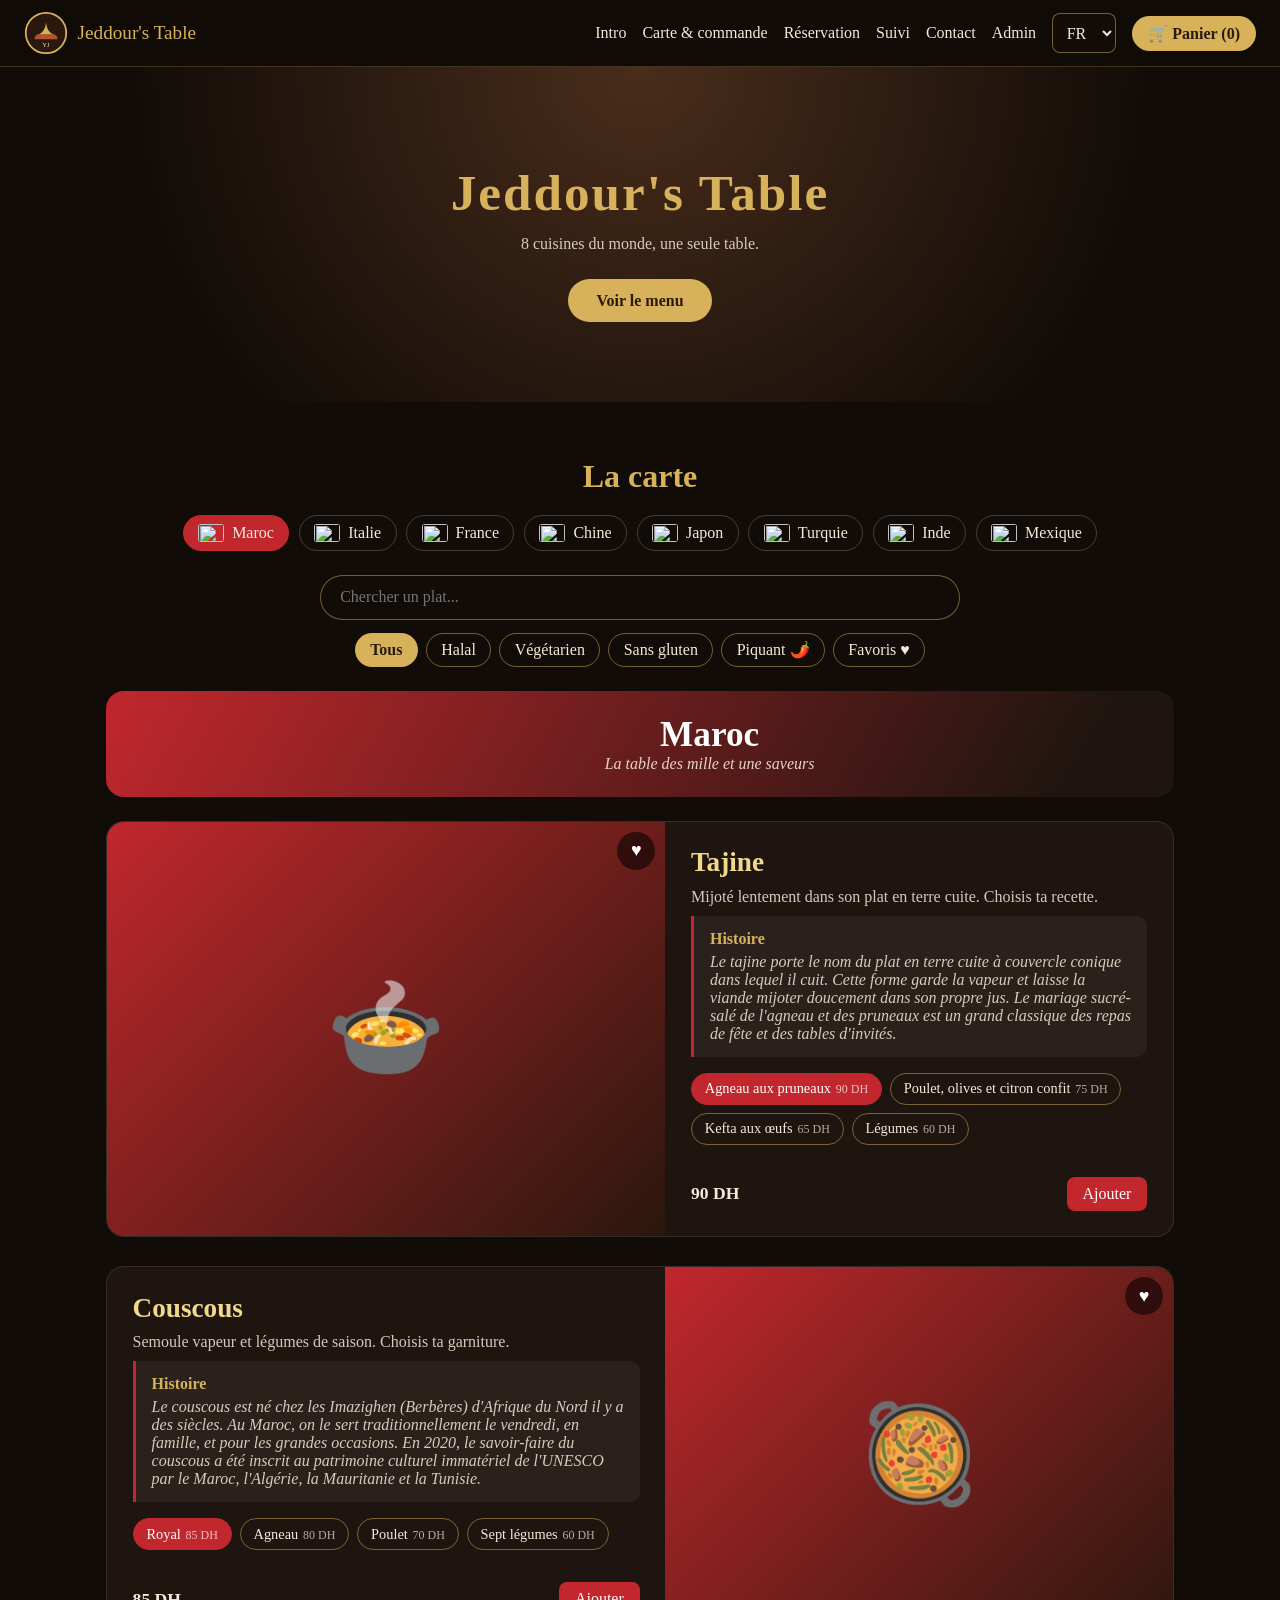
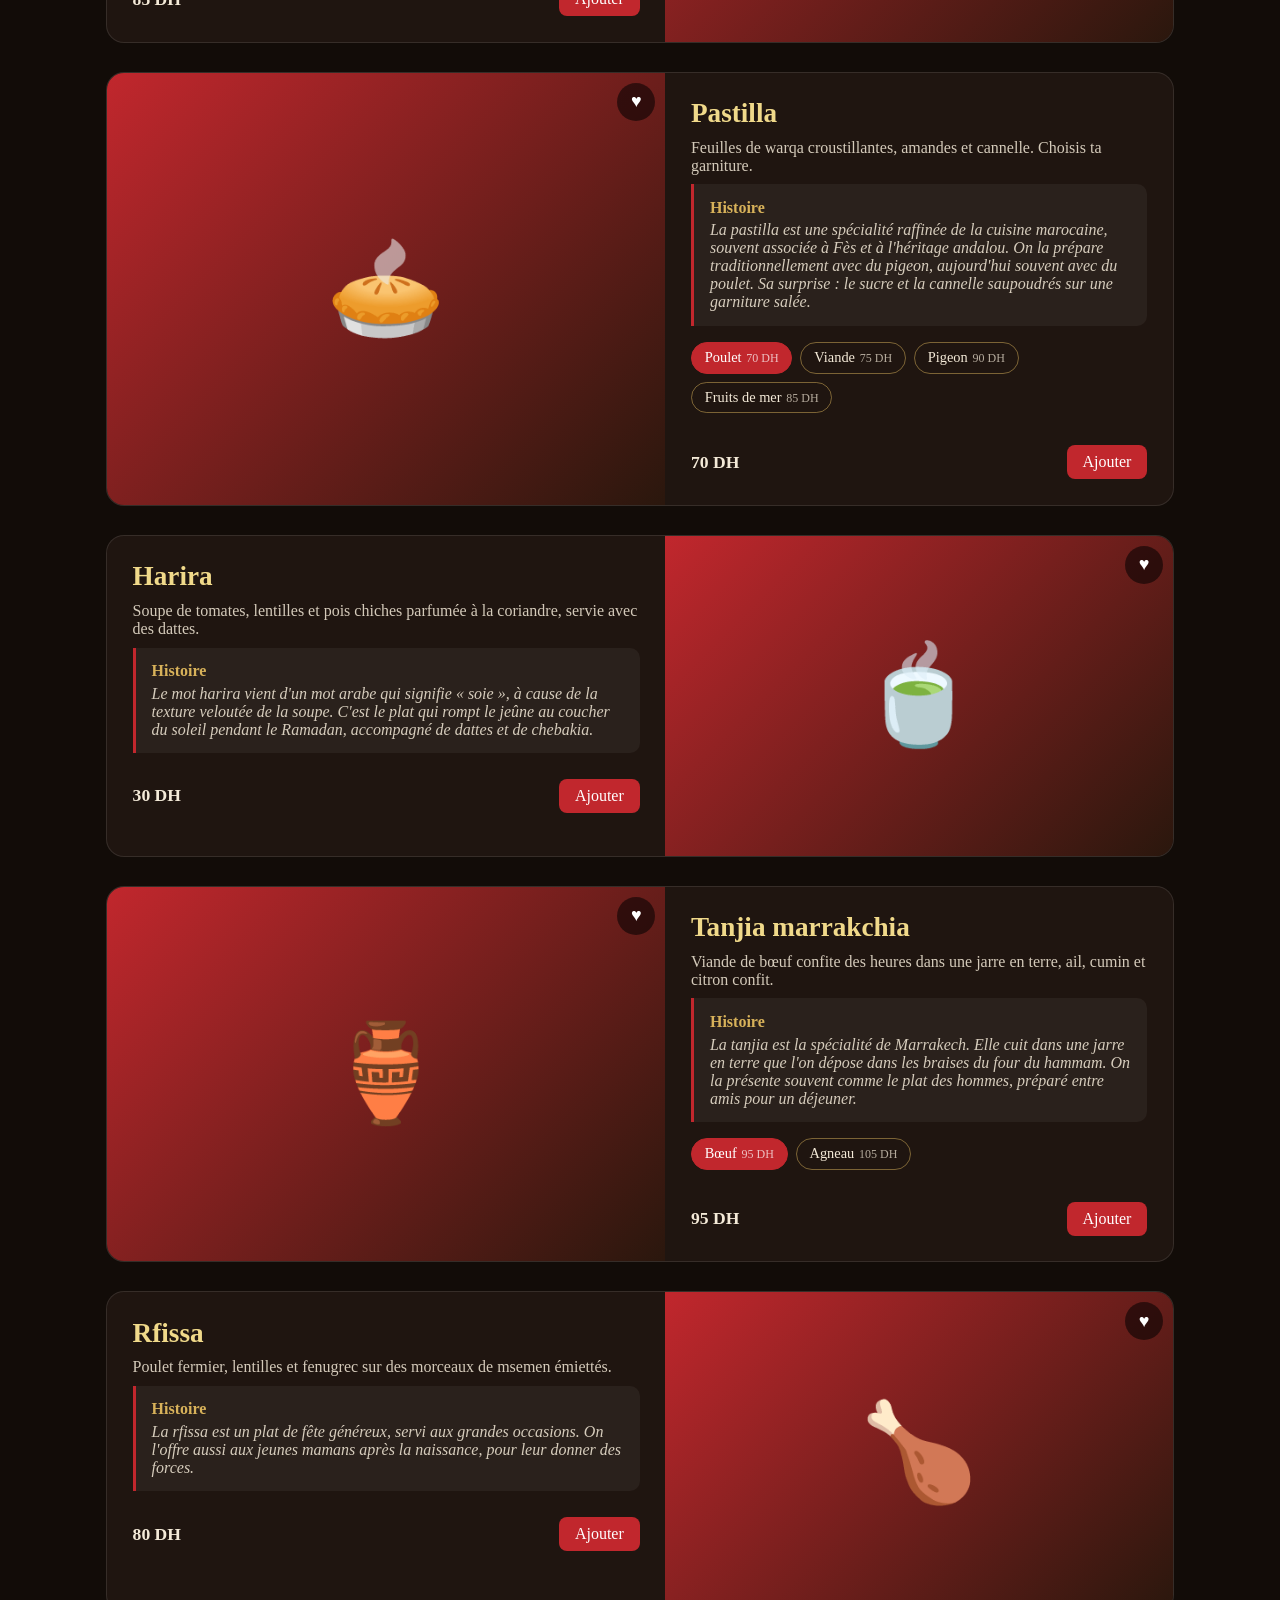
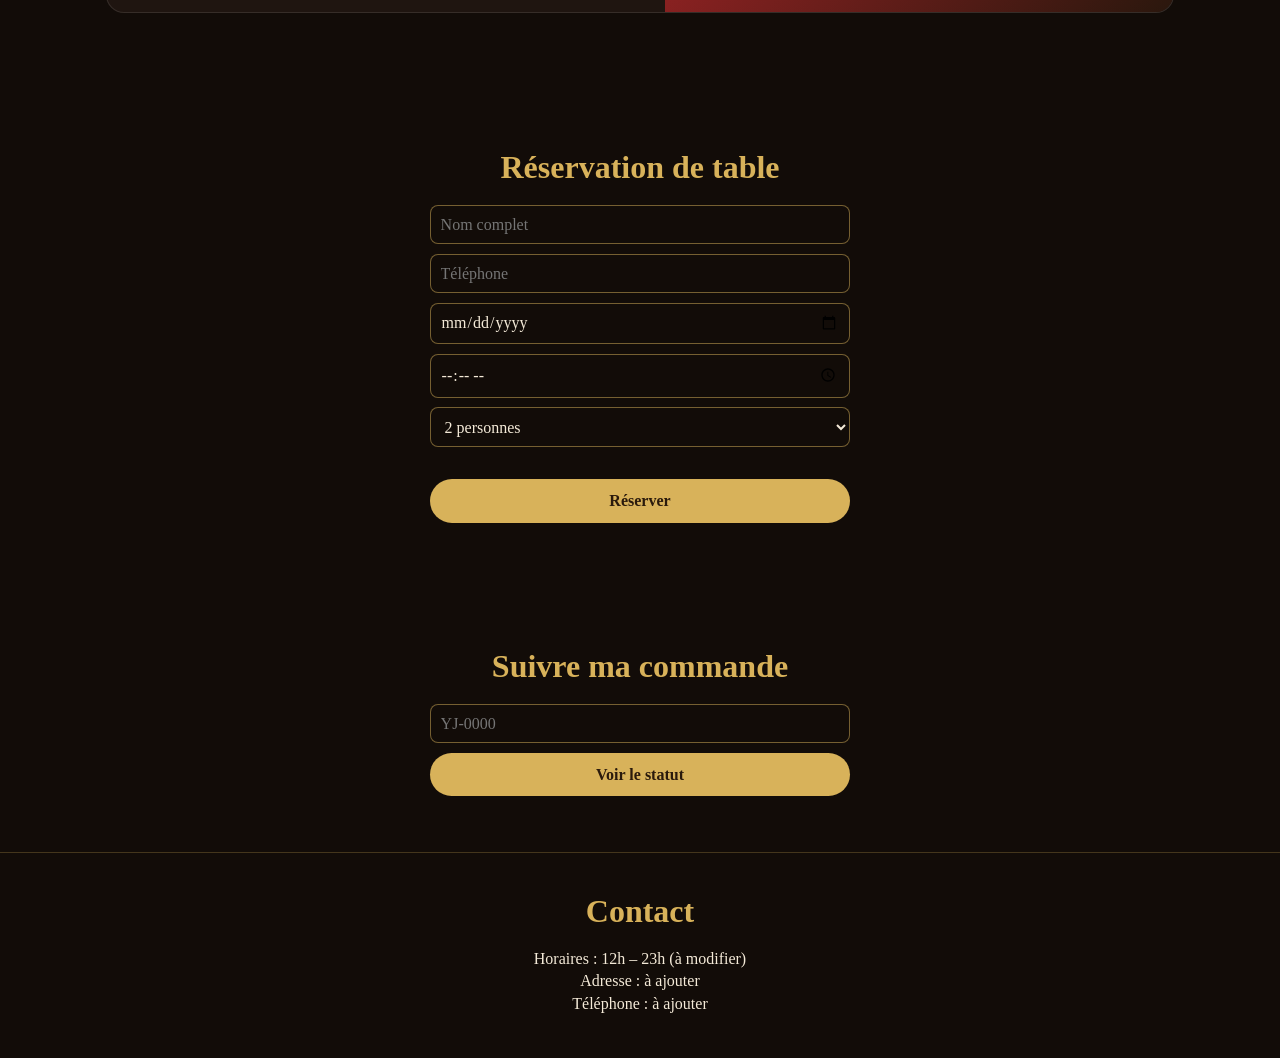
==== restaurant.html @ bbd9a8d2 "initial commit" ====
<!DOCTYPE html>
<html lang="fr">
<head>
<script>
// PHOTOS : 7et l'lien (https://...) wla "photos/smia.jpg" bin les guillemets ""
// Couscous / Rfissa / Kung Pao : khlithom khawyin -> katjib tswira mn Wikimedia wla emoji
const PHOTOS = {
  "maroc-tajine": "https://encrypted-tbn0.gstatic.com/images?q=tbn:ANd9GcSYlJk4wx4VbE9yDVwoUIy3LL3YFb3irD6hOwOeLg3F4A&s=10",
  "maroc-couscous": "https://encrypted-tbn0.gstatic.com/images?q=tbn:ANd9GcT-8_FgVd6kEi4rVDfJBDPOvJzEAc3SFE_01zzg0pmUEQ&s=10",
  "maroc-pastilla": "https://assets.tmecosys.com/image/upload/t_web_rdp_recipe_584x480/img/recipe/ras/Assets/e8ded3a2b2ab6c6ed8f473cea0f31287/Derivates/138554466fcdb2598ced9d26f43201ff973e3041.jpg",
  "maroc-harira": "https://img.cuisineaz.com/660x495/2016/06/28/i74271-harira-choumicha.jpeg",
  "maroc-tanjia": "https://encrypted-tbn0.gstatic.com/images?q=tbn:ANd9GcRpCmg-6APHWzc6Bh-n4cUs_moo3j1ulUBbU-8RADZiKw&s=10",
  "maroc-rfissa": "",
  "italie-pizza-margherita": "https://encrypted-tbn0.gstatic.com/images?q=tbn:ANd9GcSIans-rhbFCtNt3heiNUk2LZ9RXIqSzgRTX__GJsTGOA&s=10",
  "italie-lasagnes": "https://encrypted-tbn0.gstatic.com/images?q=tbn:ANd9GcTkUrkPao5b1VThd34-mODg3WcRvt3TqCCUkBJnkgGJrU6u8bA-XJadTC0&s=10",
  "italie-spaghetti-carbonara": "https://encrypted-tbn0.gstatic.com/images?q=tbn:ANd9GcTXiTR8O6wCWy7wes8s1nBc4TernA1X9-pVUEwdRtrynw&s=10",
  "italie-tiramisu": "https://encrypted-tbn0.gstatic.com/images?q=tbn:ANd9GcTK2dDwYIoS6VG609Ek1McQUEFjZkDZGNy63pS2mFAQyA&s=10",
  "france-coq-au-vin": "https://encrypted-tbn0.gstatic.com/images?q=tbn:ANd9GcQhk38xvXUhMjt9o_N4o991naagAIqdf5kUD2zTgB2Hdg&s=10",
  "france-ratatouille": "https://encrypted-tbn0.gstatic.com/images?q=tbn:ANd9GcQ9X0xU9M2FQbs-Anw7sDet7jYtqp6tFkwbLKsDOULorg&s=10",
  "france-soupe-a-l-oignon": "https://encrypted-tbn0.gstatic.com/images?q=tbn:ANd9GcSvIxjJf3Oz1jnPjEnFZWFx4qb5NylVdohGroBZ6ZfQ8g&s",
  "france-crepes-suzette": "https://encrypted-tbn0.gstatic.com/images?q=tbn:ANd9GcQvo7UP7_NgMk7sGxVCWZsAnETBsTeJ7PVIQwx6t0eJEw&s=10",
  "chine-canard-laque": "https://encrypted-tbn0.gstatic.com/images?q=tbn:ANd9GcTptZ4XpMCt0e2f9kP-Fg8BkS_263ZxosZH-I8kaKCUmw&s=10",
  "chine-dim-sum": "https://encrypted-tbn0.gstatic.com/images?q=tbn:ANd9GcR3nV-uJa-hpgD7eywpYjkfc5b5L9kw1LlmCG5cFk9vxw&s=10",
  "chine-nouilles-sautees": "https://encrypted-tbn0.gstatic.com/images?q=tbn:ANd9GcTXCoGngkgd-UdTlBHidVnzTvT3MqUZmPwnQmErFefl2w&s=10",
  "chine-poulet-kung-pao": "",
  "japon-sushi-assortis": "https://encrypted-tbn0.gstatic.com/images?q=tbn:ANd9GcSChKjIX9FbibS51Y93iKT1Zs9O2e2xqtnc6JYoWOxPSg&s=10",
  "japon-ramen": "https://encrypted-tbn0.gstatic.com/images?q=tbn:ANd9GcTFrqCEuQfRIUyI17Cb1QOqIKFcdbFavuzjsP6HFu8mBA&s=10",
  "japon-tempura": "https://encrypted-tbn0.gstatic.com/images?q=tbn:ANd9GcSOyRSgP3gUpfrEYSTqf91Oy6795vp00MH2kcK1rnAuXA&s=10",
  "japon-takoyaki": "https://encrypted-tbn0.gstatic.com/images?q=tbn:ANd9GcRhjxW7RJd18K9eZjmqDBTpmvECG5cHDu6zXenELteS5g&s=10",
  "turquie-kebab-iskender": "https://encrypted-tbn0.gstatic.com/images?q=tbn:ANd9GcTWaheupjA4dFhBKKajFNhCxOpDkdXc35TWXOmUZxu_Bg&s=10",
  "turquie-pide": "https://encrypted-tbn0.gstatic.com/images?q=tbn:ANd9GcTRQHBM4GY5Gyw5s-AFjsmFkV5GKQ-beKeXoHWnnoaiHA&s=10",
  "turquie-lahmacun": "https://encrypted-tbn0.gstatic.com/images?q=tbn:ANd9GcSFV-h9FTXJEzaeJE3hXhlYL18sV1sCTaRArACIpWOjVw&s=10",
  "turquie-baklava": "https://encrypted-tbn0.gstatic.com/images?q=tbn:ANd9GcRSxmUpYfCtKO0qFfvDwFLVwFaRTY2vYoh3qNOkqjkJYw&s=10",
  "inde-poulet-tikka-masala": "https://encrypted-tbn0.gstatic.com/images?q=tbn:ANd9GcRkT2tZ198ZBpbkbbENVXiNdHvdEOJGPLTLpEgEZLmQ4w&s=10",
  "inde-biryani": "https://encrypted-tbn0.gstatic.com/images?q=tbn:ANd9GcTAGb4GlhonJ7KfUeJ_xEd2nEx9BJwmtQVeXysB-9weBg&s=10",
  "inde-naan-au-fromage": "https://encrypted-tbn0.gstatic.com/images?q=tbn:ANd9GcRXWXiTeM-42DChBQbh-k5uwUdfrdL0UtXYYjk1f_FAog&s=10",
  "inde-samosas": "https://encrypted-tbn0.gstatic.com/images?q=tbn:ANd9GcTEbVgwt1i7NxK1MwTnIPJUaWTSNdp_ja4LJNXP9RydVA&s=10",
  "mexique-tacos-al-pastor": "https://encrypted-tbn0.gstatic.com/images?q=tbn:ANd9GcQ4zQQiqwnSEsqe5kj06sGGr-0pKF7NRKBmh2ndE5tgtg&s=10",
  "mexique-burrito": "https://encrypted-tbn0.gstatic.com/images?q=tbn:ANd9GcRzHB7nIfdbAqa8Wj5wTTLOfv6tAhIGBXmAvAIPuJiUFA&s=10",
  "mexique-guacamole": "https://encrypted-tbn0.gstatic.com/images?q=tbn:ANd9GcT4UjFy4kCT1dprppyuyyDnoiGADYO1UUM_PfCRUqcRzQ&s=10",
  "mexique-quesadilla": "https://encrypted-tbn0.gstatic.com/images?q=tbn:ANd9GcTI4dNCMwMQ48atiO7YM9vBuE301z9lGcOS8XH1jIE87Q&s=10"
};
</script>
<meta charset="UTF-8">
<meta name="viewport" content="width=device-width, initial-scale=1">
<title>Jeddour's Table — Restaurant</title>
<link rel="icon" href="data:image/svg+xml,%3Csvg xmlns='http://www.w3.org/2000/svg' viewBox='0 0 100 100'%3E%3Ctext y='.9em' font-size='90'%3E🍲%3C/text%3E%3C/svg%3E">
<style>
*{box-sizing:border-box;margin:0;padding:0}
html{scroll-behavior:smooth}
body{min-height:100vh;font-family:Georgia,serif;color:#f4ead8;text-align:center;background:#120c08}
h1{font-size:2.3rem;letter-spacing:2px;color:#d8b25a}
.nav{position:sticky;top:0;z-index:10;display:flex;justify-content:space-between;align-items:center;flex-wrap:wrap;gap:.6rem;padding:.7rem 1.5rem;background:rgba(18,12,8,.95);border-bottom:1px solid rgba(216,178,90,.25)}
.brand{display:flex;align-items:center;gap:.6rem;color:#d8b25a;text-decoration:none;font-size:1.2rem}
.brand svg{width:44px;height:44px}
.nav nav{display:flex;gap:1rem;align-items:center;flex-wrap:wrap}
.nav nav a{color:#f4ead8;text-decoration:none}.nav nav a:hover{color:#d8b25a}
.hero2{padding:6rem 1rem 5rem;background:radial-gradient(circle at 50% 0,#4a2d1b,#120c08 70%)}
.hero2 h1{font-size:3.2rem}.hero2 p{margin:.8rem 0 1.6rem;opacity:.85}
.btn{display:inline-block;background:#d8b25a;color:#2a1a0c;padding:.8rem 1.8rem;border-radius:30px;text-decoration:none;font-weight:bold;border:0;cursor:pointer;font:inherit;font-weight:bold}
.bloc{max-width:1000px;margin:0 auto;padding:3.5rem 1rem;scroll-margin-top:80px}
#carte{max-width:1100px}
.bloc h2,footer h2{color:#d8b25a;font-size:2rem;margin-bottom:1.2rem}
.tabs{display:flex;flex-wrap:wrap;gap:.6rem;justify-content:center;margin:1rem 0 1.5rem}
.tab{display:flex;align-items:center;gap:.5rem;padding:.5rem .9rem;border-radius:30px;border:1px solid rgba(255,255,255,.2);background:transparent;color:inherit;font:inherit;cursor:pointer;transition:background .3s}
.tab img{width:26px;height:18px;object-fit:cover;border-radius:3px}
.tab.on{background:var(--c,#d8b25a);border-color:var(--c,#d8b25a)}
.filtres{max-width:640px;margin:0 auto 1.5rem}
#recherche{width:100%;padding:.8rem 1.2rem;border-radius:30px}
.chips{display:flex;flex-wrap:wrap;gap:.5rem;justify-content:center;margin-top:.8rem}
.chip{padding:.4rem .9rem;border-radius:20px;border:1px solid rgba(216,178,90,.5);background:transparent;color:inherit;font:inherit;cursor:pointer}
.chip.on{background:#d8b25a;color:#2a1a0c;font-weight:bold}
#aucun{margin-top:1rem;opacity:.8}
.banner{display:flex;align-items:center;gap:1.2rem;justify-content:center;padding:1.5rem;margin-bottom:1.5rem;border-radius:18px;background:linear-gradient(120deg,var(--c),#1f1510 90%);scroll-margin-top:80px}
.banner img{width:120px;border-radius:8px;box-shadow:0 6px 20px rgba(0,0,0,.5)}
.banner h3{font-size:2.2rem;color:#fff}.banner p{opacity:.9;font-style:italic}
.plats{display:grid;gap:1.8rem;margin:1.5rem auto}
.plat{display:grid;grid-template-columns:1.1fr 1fr;background:#1f1510;border:1px solid rgba(255,255,255,.1);border-radius:18px;overflow:hidden;text-align:start;opacity:0;animation:up .6s forwards;animation-delay:var(--d)}
.plat:nth-child(even) .photo{order:2}
.photo{position:relative;min-height:320px;background:linear-gradient(135deg,var(--c),#2a170d)}
.photo img{position:absolute;inset:0;width:100%;height:100%;object-fit:cover}
.photo .emoji{display:none;position:absolute;inset:0;align-items:center;justify-content:center;font-size:6rem}
.photo.nophoto .emoji{display:flex}
.credit{position:absolute;right:8px;bottom:6px;font-size:.7rem;background:rgba(0,0,0,.6);padding:2px 6px;border-radius:6px}
.heart{position:absolute;top:10px;right:10px;z-index:2;width:38px;height:38px;border-radius:50%;border:0;background:rgba(0,0,0,.55);color:#fff;font-size:18px;cursor:pointer}
.heart.on{color:#ff5a6e}
.txt{padding:1.6rem;display:flex;flex-direction:column;gap:.6rem}
.plat h3{font-size:1.7rem;color:#f0d98a}.plat p{opacity:.85}
.story{padding:.9rem 1rem;border-inline-start:3px solid var(--c);background:rgba(255,255,255,.05);border-radius:0 10px 10px 0;font-style:italic}
.story b{display:block;font-style:normal;color:#d8b25a;margin-bottom:.3rem}
.types{display:flex;flex-wrap:wrap;gap:.5rem;margin:.4rem 0}
.type{border:1px solid rgba(216,178,90,.5);background:transparent;color:inherit;font:inherit;font-size:.9rem;padding:.4rem .8rem;border-radius:20px;cursor:pointer}
.type small{opacity:.7;margin-inline-start:.3rem}
.type.on{background:var(--c,#d8b25a);border-color:var(--c,#d8b25a);color:#fff}
.bas{display:flex;justify-content:space-between;align-items:center;margin-top:1rem}
.prix{font-weight:bold;font-size:1.1rem}
.bas button{background:var(--c,#d8b25a);color:#fff;border:0;padding:.5rem 1rem;border-radius:8px;cursor:pointer;font:inherit}
@media(max-width:760px){.plat{grid-template-columns:1fr}.plat:nth-child(even) .photo{order:0}.photo{min-height:220px}.banner{flex-direction:column;text-align:center}}
footer{padding:2.5rem 1rem;border-top:1px solid rgba(216,178,90,.25)}footer p{margin:.3rem 0}
.cartbtn{background:#d8b25a;color:#2a1a0c;border:0;border-radius:20px;padding:.5rem 1rem;font:inherit;font-weight:bold;cursor:pointer}
.drawer{position:fixed;top:0;right:0;width:min(380px,100vw);height:100%;background:#1a110c;border-left:1px solid rgba(216,178,90,.4);z-index:30;padding:1.2rem;display:flex;flex-direction:column;transform:translateX(105%);transition:transform .4s;text-align:start;overflow-y:auto}
.drawer.open{transform:none}
.drawer h2{color:#d8b25a;margin-bottom:.8rem;display:flex;justify-content:space-between}
.drawer h2 button{background:none;border:0;color:#f4ead8;font-size:1.5rem;cursor:pointer}
#lines{flex:1;min-height:60px}
.line{display:flex;justify-content:space-between;align-items:center;gap:.5rem;padding:.6rem 0;border-bottom:1px solid rgba(255,255,255,.1)}
.qty button{width:26px;height:26px;border-radius:50%;border:1px solid #d8b25a;background:none;color:#f4ead8;cursor:pointer}
.total{font-size:1.2rem;margin:.6rem 0;display:flex;justify-content:space-between}
#recap{font-size:.9rem;opacity:.85;margin:.4rem 0}
.row{display:flex;gap:.5rem;margin-bottom:.4rem}
form{display:grid;gap:.6rem}
input,select,textarea{padding:.6rem;border-radius:8px;border:1px solid rgba(216,178,90,.5);background:#120c08;color:#f4ead8;font:inherit}
.ok{margin-top:.8rem;color:#f0d98a}
.resa{max-width:420px;margin:0 auto}
.steps{display:flex;gap:6px;margin:1rem 0}
.step{flex:1;padding-top:.6rem;border-top:5px solid rgba(255,255,255,.15);font-size:.85rem;opacity:.6}
.step.on{border-color:#d8b25a;opacity:1;font-weight:bold}
#admin{max-width:1100px}
.apane{overflow-x:auto;text-align:start;margin-top:1rem}
.apane table{width:100%;border-collapse:collapse;font-size:.9rem}
.apane th,.apane td{padding:.5rem;border-bottom:1px solid rgba(255,255,255,.12);vertical-align:top}
.stats{display:grid;grid-template-columns:repeat(auto-fit,minmax(150px,1fr));gap:1rem;margin-bottom:1rem}
.stat{background:#1f1510;border:1px solid rgba(216,178,90,.3);border-radius:12px;padding:1rem}
.stat b{display:block;font-size:1.6rem;color:#d8b25a}
@keyframes up{from{opacity:0;transform:translateY(30px)}to{opacity:1;transform:none}}
</style>
</head>
<body>
<header class="nav">
  <a class="brand" href="#top">
    <svg viewBox="0 0 100 100"><circle cx="50" cy="50" r="46" fill="#2a170d" stroke="#d8b25a" stroke-width="4"/><path d="M24 64Q24 53 35 53H65Q76 53 76 64Z" fill="#b5532c"/><path d="M33 53Q48 48 50 26Q52 48 67 53Z" fill="#d8b25a"/><text x="50" y="82" text-anchor="middle" font-size="14" fill="#f4ead8" font-family="Georgia">YJ</text></svg>
    <span>Jeddour's Table</span>
  </a>
  <nav>
    <a href="index.html" data-i="nav_intro">Intro</a>
    <a href="#carte" data-i="nav_menu">Carte</a>
    <a href="#reservation" data-i="nav_book">Réservation</a>
    <a href="#suivi" data-i="nav_track">Suivi</a>
    <a href="#contact" data-i="nav_contact">Contact</a>
    <a href="#admin" id="adminBtn" data-i="nav_admin">Admin</a>
    <select id="langSel" aria-label="Langue"><option value="fr">FR</option><option value="en">EN</option><option value="ar">AR</option></select>
    <button class="cartbtn" id="cartBtn">🛒 <span data-i="cart">Panier</span> (<span id="count">0</span>)</button>
  </nav>
</header>

<section class="hero2" id="top">
  <h1>Jeddour's Table</h1>
  <p data-i="hero_p"></p>
  <a href="#carte" class="btn" data-i="hero_btn"></a>
</section>

<section class="bloc" id="carte">
  <h2 data-i="menu_h"></h2>
  <div class="tabs" id="tabs"></div>
  <div class="filtres">
    <input type="search" id="recherche" data-p="search">
    <div class="chips">
      <button class="chip on" data-f="tous" data-i="f_all"></button>
      <button class="chip" data-f="halal" data-i="f_halal"></button>
      <button class="chip" data-f="vege" data-i="f_vege"></button>
      <button class="chip" data-f="sans-gluten" data-i="f_gf"></button>
      <button class="chip" data-f="piquant" data-i="f_spicy"></button>
      <button class="chip" data-f="fav" data-i="f_fav"></button>
    </div>
    <p id="aucun" hidden data-i="none"></p>
  </div>
  <div class="banner" id="banner"></div>
  <div class="plats" id="plats"></div>
</section>

<section class="bloc" id="reservation">
  <h2 data-i="book_h"></h2>
  <form class="resa" id="resaForm">
    <input id="rNom" data-p="name" required>
    <input id="rTel" data-p="phone" inputmode="tel" required>
    <input id="rDate" type="date" required>
    <input id="rHeure" type="time" required>
    <select id="rPers"></select>
    <p class="ok" id="rInfo"></p>
    <button class="btn" data-i="book_btn"></button>
  </form>
  <p class="ok" id="resaOk"></p>
</section>

<section class="bloc" id="suivi">
  <h2 data-i="track_h"></h2>
  <form class="resa" id="suiviForm">
    <input id="sNum" placeholder="YJ-0000" required>
    <button class="btn" data-i="track_btn"></button>
  </form>
  <div id="sRes"></div>
</section>

<section class="bloc" id="admin" hidden>
  <h2>Admin</h2>
  <div class="stats" id="a-stats"></div>
  <h3>Commandes</h3><div class="apane" id="a-cmd"></div>
  <h3 style="margin-top:2rem">Réservations</h3><div class="apane" id="a-res"></div>
</section>

<footer id="contact">
  <h2 data-i="contact_h"></h2>
  <p data-i="hours"></p><p data-i="address"></p><p data-i="tel"></p>
</footer>

<aside class="drawer" id="drawer">
  <h2><span data-i="cart_h"></span><button id="closeCart">×</button></h2>
  <div id="lines"></div>
  <div class="row"><input id="promoIn" data-p="promo" style="flex:1"><button class="chip" id="promoBtn" data-i="apply"></button></div>
  <p class="ok" id="promoMsg" style="margin:0"></p>
  <p id="recap"></p>
  <div class="total"><span data-i="total"></span><strong id="total">0 DH</strong></div>
  <form id="orderForm">
    <input id="oNom" data-p="name" required>
    <input id="oTel" data-p="phone" inputmode="tel" required>
    <textarea id="oAdr" data-p="addr" required rows="2"></textarea>
    <button class="btn" data-i="order_btn"></button>
  </form>
  <p class="ok" id="orderOk"></p>
</aside>

<script>
const COUNTRIES = [{"id":"maroc","nom":"Maroc","couleur":"#c1272d","slogan":"La table des mille et une saveurs","plats":[{"nom":"Tajine","slug":"tajine","emoji":"🍲","prix":90,"desc":"Mijoté lentement dans son plat en terre cuite. Choisis ta recette.","photo":"https://commons.wikimedia.org/wiki/Special:FilePath/Moroccan_lamb_with_prunes_and_apricots.jpg?width=900","histoire":"Le tajine porte le nom du plat en terre cuite à couvercle conique dans lequel il cuit. Cette forme garde la vapeur et laisse la viande mijoter doucement dans son propre jus. Le mariage sucré-salé de l'agneau et des pruneaux est un grand classique des repas de fête et des tables d'invités.","types":[{"nom":"Agneau aux pruneaux","prix":90},{"nom":"Poulet, olives et citron confit","prix":75},{"nom":"Kefta aux œufs","prix":65},{"nom":"Légumes","prix":60}]},{"nom":"Couscous","slug":"couscous","emoji":"🥘","prix":85,"desc":"Semoule vapeur et légumes de saison. Choisis ta garniture.","photo":"https://commons.wikimedia.org/wiki/Special:FilePath/MoroccanCouscous.jpg?width=900","histoire":"Le couscous est né chez les Imazighen (Berbères) d'Afrique du Nord il y a des siècles. Au Maroc, on le sert traditionnellement le vendredi, en famille, et pour les grandes occasions. En 2020, le savoir-faire du couscous a été inscrit au patrimoine culturel immatériel de l'UNESCO par le Maroc, l'Algérie, la Mauritanie et la Tunisie.","types":[{"nom":"Royal","prix":85},{"nom":"Agneau","prix":80},{"nom":"Poulet","prix":70},{"nom":"Sept légumes","prix":60}]},{"nom":"Pastilla","slug":"pastilla","emoji":"🥧","prix":70,"desc":"Feuilles de warqa croustillantes, amandes et cannelle. Choisis ta garniture.","histoire":"La pastilla est une spécialité raffinée de la cuisine marocaine, souvent associée à Fès et à l'héritage andalou. On la prépare traditionnellement avec du pigeon, aujourd'hui souvent avec du poulet. Sa surprise : le sucre et la cannelle saupoudrés sur une garniture salée.","types":[{"nom":"Poulet","prix":70},{"nom":"Viande","prix":75},{"nom":"Pigeon","prix":90},{"nom":"Fruits de mer","prix":85}]},{"nom":"Harira","slug":"harira","emoji":"🍵","prix":30,"desc":"Soupe de tomates, lentilles et pois chiches parfumée à la coriandre, servie avec des dattes.","photo":"https://commons.wikimedia.org/wiki/Special:FilePath/Harira_d%27aflou.jpg?width=900","histoire":"Le mot harira vient d'un mot arabe qui signifie « soie », à cause de la texture veloutée de la soupe. C'est le plat qui rompt le jeûne au coucher du soleil pendant le Ramadan, accompagné de dattes et de chebakia."},{"nom":"Tanjia marrakchia","slug":"tanjia","emoji":"🏺","prix":95,"desc":"Viande de bœuf confite des heures dans une jarre en terre, ail, cumin et citron confit.","histoire":"La tanjia est la spécialité de Marrakech. Elle cuit dans une jarre en terre que l'on dépose dans les braises du four du hammam. On la présente souvent comme le plat des hommes, préparé entre amis pour un déjeuner.","types":[{"nom":"Bœuf","prix":95},{"nom":"Agneau","prix":105}]},{"nom":"Rfissa","slug":"rfissa","emoji":"🍗","prix":80,"desc":"Poulet fermier, lentilles et fenugrec sur des morceaux de msemen émiettés.","photo":"https://commons.wikimedia.org/wiki/Special:FilePath/Rfissa_marocaine.jpg?width=900","histoire":"La rfissa est un plat de fête généreux, servi aux grandes occasions. On l'offre aussi aux jeunes mamans après la naissance, pour leur donner des forces."}],"code":"ma"},{"id":"italie","nom":"Italie","couleur":"#1b8a3c","slogan":"La dolce vita dans l'assiette","plats":[{"nom":"Pizza","emoji":"🍕","desc":"Pâte fine, sauce tomate et mozzarella. Choisis ta pizza.","prix":65,"slug":"pizza-margherita","types":[{"nom":"Margherita","prix":65},{"nom":"Pepperoni (bœuf)","prix":75},{"nom":"Quatre fromages","prix":80},{"nom":"Poulet","prix":75}]},{"nom":"Lasagnes","emoji":"🍝","desc":"Bolognaise maison et béchamel gratinée.","prix":75,"slug":"lasagnes","types":[{"nom":"Bœuf","prix":75},{"nom":"Poulet","prix":70},{"nom":"Végétarienne","prix":65}]},{"nom":"Spaghetti","emoji":"🍝","desc":"Pâtes al dente. Choisis ta sauce.","prix":70,"slug":"spaghetti-carbonara","types":[{"nom":"Carbonara (volaille fumée)","prix":70},{"nom":"Bolognaise","prix":70},{"nom":"Arrabbiata","prix":60}]},{"nom":"Tiramisu","emoji":"🍰","desc":"Mascarpone, café et cacao.","prix":40,"slug":"tiramisu"}],"code":"it"},{"id":"france","nom":"France","couleur":"#1e4fa3","slogan":"L'art de la grande cuisine","plats":[{"nom":"Coq au vin","emoji":"🍗","desc":"Poulet mijoté au vin rouge.","prix":110,"slug":"coq-au-vin"},{"nom":"Ratatouille","emoji":"🍆","desc":"Légumes du soleil confits.","prix":70,"slug":"ratatouille"},{"nom":"Soupe à l'oignon","emoji":"🧅","desc":"Gratinée au fromage.","prix":50,"slug":"soupe-a-l-oignon"},{"nom":"Crêpes","emoji":"🥞","desc":"Fines crêpes faites minute. Choisis ta garniture.","prix":45,"slug":"crepes-suzette","types":[{"nom":"Suzette","prix":45},{"nom":"Sucre","prix":30},{"nom":"Chocolat","prix":40},{"nom":"Confiture","prix":35}]}],"code":"fr"},{"id":"chine","nom":"Chine","couleur":"#d71920","slogan":"Mille ans de saveurs","plats":[{"nom":"Canard laqué","emoji":"🦆","desc":"Peau croustillante, crêpes et sauce hoisin.","prix":120,"slug":"canard-laque"},{"nom":"Dim Sum","emoji":"🥟","desc":"Raviolis vapeur assortis.","prix":60,"slug":"dim-sum","types":[{"nom":"Crevettes","prix":60},{"nom":"Bœuf","prix":60},{"nom":"Poulet","prix":60},{"nom":"Légumes","prix":55}]},{"nom":"Nouilles sautées","emoji":"🍜","desc":"Légumes, œuf et sauce soja.","prix":55,"slug":"nouilles-sautees","types":[{"nom":"Légumes","prix":55},{"nom":"Poulet","prix":60},{"nom":"Bœuf","prix":65},{"nom":"Crevettes","prix":70}]},{"nom":"Kung Pao","emoji":"🌶️","desc":"Piquant, cacahuètes grillées. Choisis ta viande.","prix":75,"slug":"poulet-kung-pao","types":[{"nom":"Poulet","prix":75},{"nom":"Bœuf","prix":85},{"nom":"Crevettes","prix":95}]}],"code":"cn"},{"id":"japon","nom":"Japon","couleur":"#bc002d","slogan":"La précision du goût","plats":[{"nom":"Sushi","emoji":"🍣","desc":"Riz vinaigré et poisson frais. Choisis ton poisson.","prix":100,"slug":"sushi-assortis","types":[{"nom":"Saumon","prix":100},{"nom":"Thon","prix":110},{"nom":"Crevette","prix":95},{"nom":"Assortiment","prix":120}]},{"nom":"Ramen","emoji":"🍜","desc":"Bouillon riche, nouilles et œuf mariné. Choisis ton bouillon.","prix":80,"slug":"ramen","types":[{"nom":"Shoyu (poulet)","prix":80},{"nom":"Miso","prix":80},{"nom":"Piquant (poulet)","prix":85},{"nom":"Légumes","prix":70}]},{"nom":"Tempura","emoji":"🍤","desc":"Légumes et crevettes croustillants.","prix":75,"slug":"tempura","types":[{"nom":"Crevettes","prix":75},{"nom":"Légumes","prix":60},{"nom":"Mixte","prix":80}]},{"nom":"Takoyaki","emoji":"🐙","desc":"Boulettes de poulpe grillées.","prix":55,"slug":"takoyaki"}],"code":"jp"},{"id":"turquie","nom":"Turquie","couleur":"#e30a17","slogan":"Entre Orient et Occident","plats":[{"nom":"Kebab","emoji":"🥙","desc":"Grillé, servi avec pain et yaourt. Choisis ta viande.","prix":70,"slug":"kebab-iskender","types":[{"nom":"Agneau","prix":70},{"nom":"Poulet","prix":60},{"nom":"Mixte","prix":80}]},{"nom":"Pide","emoji":"🫓","desc":"Pain en bateau garni.","prix":60,"slug":"pide","types":[{"nom":"Viande","prix":60},{"nom":"Fromage","prix":55},{"nom":"Poulet","prix":60}]},{"nom":"Lahmacun","emoji":"🍕","desc":"Pizza turque fine à la viande.","prix":55,"slug":"lahmacun","types":[{"nom":"Agneau","prix":55},{"nom":"Poulet","prix":50},{"nom":"Fromage","prix":50}]},{"nom":"Baklava","emoji":"🍯","desc":"Pistaches et miel.","prix":40,"slug":"baklava","types":[{"nom":"Pistache","prix":40},{"nom":"Noix","prix":35}]}],"code":"tr"},{"id":"inde","nom":"Inde","couleur":"#e8792b","slogan":"Un festival d'épices","plats":[{"nom":"Curry","emoji":"🍛","desc":"Sauce crémeuse aux épices. Choisis ton curry.","prix":85,"slug":"poulet-tikka-masala","types":[{"nom":"Poulet tikka masala","prix":85},{"nom":"Agneau rogan josh","prix":95},{"nom":"Paneer","prix":75}]},{"nom":"Biryani","emoji":"🍚","desc":"Riz basmati parfumé au poulet.","prix":80,"slug":"biryani","types":[{"nom":"Poulet","prix":80},{"nom":"Agneau","prix":90},{"nom":"Légumes","prix":70}]},{"nom":"Naan","emoji":"🫓","desc":"Pain cuit au tandoor. Choisis ton naan.","prix":20,"slug":"naan-au-fromage","types":[{"nom":"Nature","prix":20},{"nom":"Fromage","prix":25},{"nom":"Ail","prix":25}]},{"nom":"Samosas","emoji":"🥟","desc":"Légumes épicés, croustillants.","prix":35,"slug":"samosas","types":[{"nom":"Légumes","prix":35},{"nom":"Viande","prix":40}]}],"code":"in"},{"id":"mexique","nom":"Mexique","couleur":"#006847","slogan":"Fiesta dans l'assiette","plats":[{"nom":"Tacos","emoji":"🌮","desc":"Tortillas de maïs, coriandre et oignon. Choisis ta garniture.","prix":55,"slug":"tacos-al-pastor","types":[{"nom":"Poulet","prix":55},{"nom":"Bœuf","prix":65},{"nom":"Crevettes","prix":70},{"nom":"Végétarien","prix":50}]},{"nom":"Burrito","emoji":"🌯","desc":"Riz, haricots, poulet et fromage.","prix":65,"slug":"burrito","types":[{"nom":"Poulet","prix":65},{"nom":"Bœuf","prix":70},{"nom":"Végétarien","prix":60}]},{"nom":"Guacamole","emoji":"🥑","desc":"Avocat frais et totopos.","prix":40,"slug":"guacamole"},{"nom":"Quesadilla","emoji":"🧀","desc":"Tortilla fondante au fromage.","prix":55,"slug":"quesadilla","types":[{"nom":"Fromage","prix":55},{"nom":"Poulet","prix":60},{"nom":"Champignons","prix":55}]}],"code":"mx"}];

if (typeof COUNTRIES === "undefined") { document.body.innerHTML = "<h2 style='padding:2rem'>Colle ta ligne const COUNTRIES = [...] à l'endroit B (dans le dernier script).</h2>"; throw 0; }

/* ---------- Réglages ---------- */
const WHATSAPP = "212600000000";   // ton numéro (212 + numéro sans 0)
const ADMIN_PIN = "1234";          // code pour ouvrir l'admin
const CAPACITE = 40;               // 10 tables x 4 personnes
const PROMO = "YAHYA10";           // code promo -10%

/* ---------- Outils ---------- */
const $ = (s) => document.querySelector(s), $$ = (s) => [...document.querySelectorAll(s)];
const ls = (k, d) => { try { const v = JSON.parse(localStorage.getItem(k)); return v === null ? d : v; } catch { return d; } };
const sv = (k, v) => localStorage.setItem(k, JSON.stringify(v));
const esc = (s) => String(s).replace(/[&<>"']/g, (c) => ({ "&": "&amp;", "<": "&lt;", ">": "&gt;", '"': "&quot;", "'": "&#39;" }[c]));

/* ---------- Langues (FR / EN / AR) ---------- */
const T = {
  fr: { nav_intro: "Intro", nav_menu: "Carte & commande", nav_book: "Réservation", nav_track: "Suivi", nav_contact: "Contact", nav_admin: "Admin", cart: "Panier",
    hero_p: "8 cuisines du monde, une seule table.", hero_btn: "Voir le menu", menu_h: "La carte", search: "Chercher un plat...",
    f_all: "Tous", f_halal: "Halal", f_vege: "Végétarien", f_gf: "Sans gluten", f_spicy: "Piquant 🌶️", f_fav: "Favoris ♥", none: "Aucun plat trouvé 😕",
    add: "Ajouter", story: "Histoire", book_h: "Réservation de table", name: "Nom complet", phone: "Téléphone", book_btn: "Réserver", p1: "personne", pN: "personnes",
    left: "Places restantes", full: "Complet à cette heure, essaie une autre.", book_ok: "Demande envoyée ✅ (en attente de confirmation)",
    track_h: "Suivre ma commande", track_btn: "Voir le statut", nf: "Aucune commande avec ce numéro.",
    cart_h: "Panier", empty: "Ton panier est vide 🍽️", promo: "Code promo", apply: "Appliquer", promo_ok: "Code appliqué −10% ✅", promo_bad: "Code invalide",
    sub: "Sous-total", disc: "Promo −10%", deliv: "Livraison", free: "offerte dès 200 DH", total: "Total", addr: "Adresse de livraison", order_btn: "Valider la commande",
    order_ok: "Commande reçue ! Numéro :", wa: "Envoyer sur WhatsApp", need: "Ajoute d'abord un plat.",
    contact_h: "Contact", hours: "Horaires : 12h – 23h (à modifier)", address: "Adresse : à ajouter", tel: "Téléphone : à ajouter",
    st: ["Reçue", "En préparation", "En route", "Livrée"] },
  en: { nav_intro: "Intro", nav_menu: "Menu & order", nav_book: "Booking", nav_track: "Tracking", nav_contact: "Contact", nav_admin: "Admin", cart: "Cart",
    hero_p: "8 world cuisines, one table.", hero_btn: "See the menu", menu_h: "The menu", search: "Search a dish...",
    f_all: "All", f_halal: "Halal", f_vege: "Vegetarian", f_gf: "Gluten-free", f_spicy: "Spicy 🌶️", f_fav: "Favorites ♥", none: "No dish found 😕",
    add: "Add", story: "Story", book_h: "Book a table", name: "Full name", phone: "Phone", book_btn: "Book", p1: "person", pN: "people",
    left: "Seats left", full: "Fully booked at this time, try another.", book_ok: "Request sent ✅ (awaiting confirmation)",
    track_h: "Track my order", track_btn: "Show status", nf: "No order with this number.",
    cart_h: "Cart", empty: "Your cart is empty 🍽️", promo: "Promo code", apply: "Apply", promo_ok: "Code applied −10% ✅", promo_bad: "Invalid code",
    sub: "Subtotal", disc: "Promo −10%", deliv: "Delivery", free: "free from 200 DH", total: "Total", addr: "Delivery address", order_btn: "Place order",
    order_ok: "Order received! Number:", wa: "Send on WhatsApp", need: "Add a dish first.",
    contact_h: "Contact", hours: "Hours: 12pm – 11pm (to edit)", address: "Address: to add", tel: "Phone: to add",
    st: ["Received", "Preparing", "On the way", "Delivered"] },
  ar: { nav_intro: "المقدمة", nav_menu: "القائمة والطلب", nav_book: "الحجز", nav_track: "تتبع الطلب", nav_contact: "اتصل بنا", nav_admin: "الإدارة", cart: "السلة",
    hero_p: "8 مطابخ من العالم، مائدة واحدة.", hero_btn: "شاهد القائمة", menu_h: "القائمة", search: "ابحث عن طبق...",
    f_all: "الكل", f_halal: "حلال", f_vege: "نباتي", f_gf: "بدون غلوتين", f_spicy: "حار 🌶️", f_fav: "المفضلة ♥", none: "لا يوجد طبق 😕",
    add: "أضف", story: "قصة", book_h: "حجز طاولة", name: "الاسم الكامل", phone: "الهاتف", book_btn: "احجز", p1: "شخص", pN: "أشخاص",
    left: "المقاعد المتبقية", full: "مكتمل في هذا الوقت، جرّب وقتًا آخر.", book_ok: "تم إرسال الطلب ✅ (في انتظار التأكيد)",
    track_h: "تتبع طلبي", track_btn: "عرض الحالة", nf: "لا يوجد طلب بهذا الرقم.",
    cart_h: "السلة", empty: "سلتك فارغة 🍽️", promo: "رمز الخصم", apply: "تطبيق", promo_ok: "تم تطبيق الخصم −10% ✅", promo_bad: "رمز غير صالح",
    sub: "المجموع الفرعي", disc: "خصم −10%", deliv: "التوصيل", free: "مجاني ابتداءً من 200 د.م", total: "المجموع", addr: "عنوان التوصيل", order_btn: "تأكيد الطلب",
    order_ok: "تم استلام الطلب! الرقم:", wa: "إرسال عبر واتساب", need: "أضف طبقًا أولًا.",
    contact_h: "اتصل بنا", hours: "أوقات العمل : 12:00 – 23:00 (قابلة للتعديل)", address: "العنوان : سيضاف لاحقا", tel: "الهاتف : سيضاف لاحقا",
    st: ["مستلم", "قيد التحضير", "في الطريق", "تم التسليم"] }
};
const CT = { // noms + slogans des pays (même que ton intro)
  en: { maroc: ["Morocco", "The table of a thousand and one flavours"], italie: ["Italy", "La dolce vita on a plate"], france: ["France", "The art of fine cuisine"], chine: ["China", "A thousand years of flavour"], japon: ["Japan", "The precision of taste"], turquie: ["Turkey", "Between East and West"], inde: ["India", "A festival of spices"], mexique: ["Mexico", "Fiesta on a plate"] },
  ar: { maroc: ["المغرب", "مائدة ألف نكهة ونكهة"], italie: ["إيطاليا", "الحياة الحلوة في طبق"], france: ["فرنسا", "فن المطبخ الراقي"], chine: ["الصين", "ألف عام من النكهات"], japon: ["اليابان", "دقة الذوق"], turquie: ["تركيا", "بين الشرق والغرب"], inde: ["الهند", "مهرجان من التوابل"], mexique: ["المكسيك", "احتفال في طبق"] }
};
const cname = (c) => lang === "fr" ? c.nom : CT[lang][c.id][0];
const cslog = (c) => lang === "fr" ? c.slogan : CT[lang][c.id][1];

/* ---------- Tags (halal / végé / ...) : clé = pays-slug ---------- */
const TAGS = {
  "maroc-tajine": "halal sans-gluten", "maroc-couscous": "halal", "maroc-pastilla": "halal", "maroc-harira": "halal", "maroc-tanjia": "halal sans-gluten", "maroc-rfissa": "halal",
  "italie-pizza-margherita": "vege", "italie-lasagnes": "halal", "italie-spaghetti-carbonara": "halal", "italie-tiramisu": "vege",
  "france-coq-au-vin": "", "france-ratatouille": "vege sans-gluten", "france-soupe-a-l-oignon": "vege", "france-crepes-suzette": "vege",
  "chine-canard-laque": "halal", "chine-dim-sum": "halal", "chine-nouilles-sautees": "halal", "chine-poulet-kung-pao": "halal piquant",
  "japon-sushi-assortis": "halal sans-gluten", "japon-ramen": "halal", "japon-tempura": "halal", "japon-takoyaki": "halal",
  "turquie-kebab-iskender": "halal piquant sans-gluten", "turquie-pide": "halal", "turquie-lahmacun": "halal piquant", "turquie-baklava": "vege",
  "inde-poulet-tikka-masala": "halal piquant sans-gluten", "inde-biryani": "halal piquant sans-gluten", "inde-naan-au-fromage": "vege", "inde-samosas": "vege piquant",
  "mexique-tacos-al-pastor": "halal piquant", "mexique-burrito": "halal", "mexique-guacamole": "vege sans-gluten", "mexique-quesadilla": "vege"
};

/* ---------- État ---------- */
let lang = "fr", current = COUNTRIES[0].id, filtre = "tous", promo = false, SR = [];
let favs = ls("yj_favs", []);
const cart = {};
const PH = typeof PHOTOS !== "undefined" ? PHOTOS : {}, EM = typeof EMBEDDED !== "undefined" ? EMBEDDED : {};

/* ---------- Menu ---------- */
function renderTabs() {
  $("#tabs").innerHTML = COUNTRIES.map((c) => `<button class="tab${c.id === current ? " on" : ""}" data-id="${c.id}"><img src="https://flagcdn.com/w80/${c.code}.png" alt=""><span>${cname(c)}</span></button>`).join("");
}
function loadPhoto(img, srcs) {
  const wrap = img.parentElement; let n = 0;
  (function next() {
    if (n >= srcs.length) { wrap.classList.add("nophoto"); img.remove(); return; }
    const src = srcs[n++]; img.onerror = next;
    img.onload = () => { wrap.querySelector(".credit").hidden = !/wikimedia/.test(src); };
    img.src = src;
  })();
}
function visible(cid, p) {
  const key = cid + "-" + p.slug, q = $("#recherche").value.trim().toLowerCase();
  if (q && !p.nom.toLowerCase().includes(q)) return false;
  if (filtre === "tous") return true;
  if (filtre === "fav") return favs.includes(key);
  return (TAGS[key] || "").split(" ").includes(filtre);
}
function show(id) {
  current = id;
  const c = COUNTRIES.find((x) => x.id === id);
  $("#carte").style.setProperty("--c", c.couleur);
  renderTabs();
  $("#banner").innerHTML = `<img src="https://flagcdn.com/w320/${c.code}.png" alt=""><div><h3>${cname(c)}</h3><p>${cslog(c)}</p></div>`;
  SR = [];
  $("#plats").innerHTML = c.plats.map((p, i) => {
    if (!visible(c.id, p)) return "";
    const key = c.id + "-" + p.slug;
    SR[i] = [PH[key], EM[key], `photos/${key}.jpg`, p.photo].filter(Boolean);
    return `<article class="plat" style="--d:${i * 0.1}s">
      <div class="photo"><img class="pimg" alt="${esc(p.nom)}" data-i="${i}"><span class="emoji">${p.emoji}</span><span class="credit" hidden>Photo : Wikimedia Commons</span>
        <button class="heart${favs.includes(key) ? " on" : ""}" data-fav="${key}" aria-label="Favori">♥</button></div>
      <div class="txt"><h3>${p.nom}</h3><p>${p.desc}</p>
        ${p.histoire ? `<div class="story"><b>${T[lang].story}</b><p>${p.histoire}</p></div>` : ""}
        ${p.types ? `<div class="types">${p.types.map((t, j) => `<button class="type${j ? "" : " on"}" data-t="${j}" data-p="${t.prix}">${t.nom}<small>${t.prix} DH</small></button>`).join("")}</div>` : ""}
        <div class="bas"><span class="prix">${p.types ? p.types[0].prix : p.prix} DH</span><button data-k="${c.id}:${i}">${T[lang].add}</button></div></div>
    </article>`;
  }).join("");
  $$(".pimg").forEach((img) => loadPhoto(img, SR[+img.dataset.i]));
  $("#aucun").hidden = $("#plats").children.length > 0;
}
$("#tabs").addEventListener("click", (e) => { const t = e.target.closest(".tab"); if (t) show(t.dataset.id); });
$("#recherche").addEventListener("input", () => show(current));
$$(".chip[data-f]").forEach((c) => c.addEventListener("click", () => {
  $$(".chip[data-f]").forEach((x) => x.classList.remove("on")); c.classList.add("on"); filtre = c.dataset.f; show(current);
}));
$("#plats").addEventListener("click", (e) => {
  const h = e.target.closest(".heart");
  if (h) { const k = h.dataset.fav; favs = favs.includes(k) ? favs.filter((x) => x !== k) : [...favs, k]; sv("yj_favs", favs); h.classList.toggle("on"); if (filtre === "fav") show(current); return; }
  const ty = e.target.closest(".type");
  if (ty) { const art = ty.closest(".plat"); art.querySelectorAll(".type").forEach((x) => x.classList.toggle("on", x === ty)); art.dataset.t = ty.dataset.t; art.querySelector(".prix").textContent = ty.dataset.p + " DH"; return; }
  const b = e.target.closest("button[data-k]");
  if (b) { const k = b.dataset.k + ":" + (b.closest(".plat").dataset.t || 0); cart[k] = (cart[k] || 0) + 1; renderCart(); $("#orderOk").innerHTML = ""; $("#drawer").classList.add("open"); }
});

/* ---------- Panier ---------- */
function find(k) {
  const [id, i, t] = k.split(":"), p = COUNTRIES.find((c) => c.id === id).plats[+i], ty = p.types && p.types[+t || 0];
  return { nom: ty ? p.nom + " — " + ty.nom : p.nom, prix: ty ? ty.prix : p.prix, emoji: p.emoji };
}
function calc() {
  const sous = Object.keys(cart).reduce((s, k) => s + find(k).prix * cart[k], 0);
  const remise = promo ? Math.round(sous * 0.1) : 0;
  const livr = sous === 0 ? 0 : (sous - remise >= 200 ? 0 : 20);
  return { sous, remise, livr, total: sous - remise + livr };
}
function renderCart() {
  const keys = Object.keys(cart), t = T[lang], r = calc();
  $("#count").textContent = keys.reduce((n, k) => n + cart[k], 0);
  $("#lines").innerHTML = keys.length ? keys.map((k) => { const p = find(k);
    return `<div class="line"><div>${p.emoji} ${p.nom}<br><small>${p.prix} DH</small></div><div class="qty"><button data-k="${k}" data-d="-1">−</button> ${cart[k]} <button data-k="${k}" data-d="1">+</button></div></div>`; }).join("") : `<p>${t.empty}</p>`;
  $("#recap").innerHTML = keys.length ? `${t.sub} : ${r.sous} DH` + (r.remise ? `<br>${t.disc} : −${r.remise} DH` : "") + `<br>${t.deliv} : ${r.livr ? r.livr + " DH" : t.free}` : "";
  $("#total").textContent = r.total + " DH";
}
$("#lines").addEventListener("click", (e) => {
  const b = e.target.closest("button[data-k]"); if (!b) return;
  cart[b.dataset.k] += +b.dataset.d; if (cart[b.dataset.k] <= 0) delete cart[b.dataset.k]; renderCart();
});
$("#cartBtn").onclick = () => $("#drawer").classList.add("open");
$("#closeCart").onclick = () => $("#drawer").classList.remove("open");
$("#promoBtn").onclick = () => { promo = $("#promoIn").value.trim().toUpperCase() === PROMO; $("#promoMsg").textContent = promo ? T[lang].promo_ok : T[lang].promo_bad; renderCart(); };
$("#orderForm").addEventListener("submit", (e) => {
  e.preventDefault();
  const keys = Object.keys(cart);
  if (!keys.length) { $("#orderOk").textContent = T[lang].need; return; }
  const r = calc(), num = "YJ-" + Math.floor(1000 + Math.random() * 9000);
  const lignes = keys.map((k) => ({ nom: find(k).nom, qty: cart[k], prix: find(k).prix }));
  const o = ls("yj_orders", []);
  o.push({ num, nom: $("#oNom").value, tel: $("#oTel").value, adr: $("#oAdr").value, total: r.total, statut: 0, date: new Date().toLocaleString("fr-FR"), lignes });
  sv("yj_orders", o);
  const msg = `Commande ${num}\n${$("#oNom").value} - ${$("#oTel").value}\n${$("#oAdr").value}\n` + lignes.map((l) => `${l.qty}x ${l.nom} (${l.prix} DH)`).join("\n") + `\nTotal: ${r.total} DH`;
  $("#orderOk").innerHTML = `${T[lang].order_ok} <b>${num}</b><br><a class="btn" style="margin-top:.6rem;padding:.5rem 1rem" target="_blank" rel="noopener" href="https://wa.me/${WHATSAPP}?text=${encodeURIComponent(msg)}">${T[lang].wa}</a>`;
  keys.forEach((k) => delete cart[k]); promo = false; $("#promoMsg").textContent = ""; renderCart(); e.target.reset(); renderAdmin();
});

/* ---------- Suivi ---------- */
$("#suiviForm").addEventListener("submit", (e) => {
  e.preventDefault();
  const o = ls("yj_orders", []).find((x) => x.num === $("#sNum").value.trim().toUpperCase());
  $("#sRes").innerHTML = o ? `<p style="margin-top:1rem"><b>${esc(o.num)}</b> — ${o.total} DH</p><div class="steps">${T[lang].st.map((s, i) => `<div class="step${i <= o.statut ? " on" : ""}">${s}</div>`).join("")}</div>` : `<p class="ok">${T[lang].nf}</p>`;
});

/* ---------- Réservation (10 tables x 4) ---------- */
$("#rDate").min = new Date().toISOString().slice(0, 10);
function placesRestantes() {
  const pris = ls("yj_resa", []).filter((r) => r.date === $("#rDate").value && r.heure === $("#rHeure").value && r.statut !== "Refusée").reduce((s, r) => s + r.pers, 0);
  return CAPACITE - pris;
}
function majInfo() { $("#rInfo").textContent = $("#rDate").value && $("#rHeure").value ? `${T[lang].left} : ${placesRestantes()} / ${CAPACITE}` : ""; }
["#rDate", "#rHeure"].forEach((s) => $(s).addEventListener("change", majInfo));
$("#resaForm").addEventListener("submit", (e) => {
  e.preventDefault();
  const pers = +$("#rPers").value;
  if (pers > placesRestantes()) { $("#resaOk").textContent = T[lang].full; return; }
  const r = ls("yj_resa", []);
  r.push({ id: Date.now(), nom: $("#rNom").value, tel: $("#rTel").value, date: $("#rDate").value, heure: $("#rHeure").value, pers, statut: "En attente" });
  sv("yj_resa", r);
  $("#resaOk").textContent = `${$("#rNom").value} · ${pers} · ${$("#rDate").value} ${$("#rHeure").value} — ${T[lang].book_ok}`;
  e.target.reset(); majInfo(); renderAdmin();
});

/* ---------- Admin (protégé par PIN) ---------- */
$("#adminBtn").addEventListener("click", (e) => {
  e.preventDefault();
  const s = $("#admin");
  if (!s.hidden) { s.hidden = true; return; }
  if (prompt("PIN ?") !== ADMIN_PIN) return;
  s.hidden = false; renderAdmin(); s.scrollIntoView({ behavior: "smooth" });
});
function renderAdmin() {
  const o = ls("yj_orders", []), r = ls("yj_resa", []), st = T[lang].st, compte = {};
  o.forEach((x) => x.lignes.forEach((l) => compte[l.nom] = (compte[l.nom] || 0) + l.qty));
  const top = Object.entries(compte).sort((a, b) => b[1] - a[1])[0];
  $("#a-stats").innerHTML = `<div class="stat"><b>${o.length}</b>Commandes</div><div class="stat"><b>${o.reduce((s, x) => s + x.total, 0)} DH</b>Revenus</div><div class="stat"><b>${r.length}</b>Réservations</div><div class="stat"><b>${top ? esc(top[0]) : "—"}</b>Top plat</div>`;
  $("#a-cmd").innerHTML = o.length ? "<table><tr><th>N°</th><th>Client</th><th>Détail</th><th>Total</th><th>Statut</th></tr>" + o.slice().reverse().map((x) => `<tr><td>${esc(x.num)}<br><small>${esc(x.date)}</small></td><td>${esc(x.nom)}<br>${esc(x.tel)}<br>${esc(x.adr)}</td><td>${x.lignes.map((l) => l.qty + "× " + esc(l.nom)).join("<br>")}</td><td>${x.total} DH</td><td><select data-o="${esc(x.num)}">${st.map((s, i) => `<option value="${i}"${i === x.statut ? " selected" : ""}>${s}</option>`).join("")}</select></td></tr>`).join("") + "</table>" : "<p>Aucune commande.</p>";
  $("#a-res").innerHTML = r.length ? "<table><tr><th>Client</th><th>Date</th><th>Pers.</th><th>Statut</th><th></th></tr>" + r.slice().reverse().map((x) => `<tr><td>${esc(x.nom)}<br>${esc(x.tel)}</td><td>${esc(x.date)} ${esc(x.heure)}</td><td>${x.pers}</td><td>${x.statut}</td><td><button class="chip" data-r="${x.id}" data-s="Confirmée">✔</button> <button class="chip" data-r="${x.id}" data-s="Refusée">✖</button></td></tr>`).join("") + "</table>" : "<p>Aucune réservation.</p>";
}
$("#a-cmd").addEventListener("change", (e) => { if (!e.target.dataset.o) return; const o = ls("yj_orders", []), x = o.find((y) => y.num === e.target.dataset.o); if (x) x.statut = +e.target.value; sv("yj_orders", o); renderAdmin(); });
$("#a-res").addEventListener("click", (e) => { const b = e.target.closest("[data-r]"); if (!b) return; const r = ls("yj_resa", []), x = r.find((y) => y.id === +b.dataset.r); if (x) x.statut = b.dataset.s; sv("yj_resa", r); renderAdmin(); majInfo(); });

/* ---------- Langue : appliquer ---------- */
function setLang(l) {
  if (!T[l]) l = "fr";
  lang = l; try { localStorage.setItem("lang", l); } catch (e) {}
  document.documentElement.lang = l; document.documentElement.dir = l === "ar" ? "rtl" : "ltr";
  $$("[data-i]").forEach((el) => { if (T[l][el.dataset.i] !== undefined) el.textContent = T[l][el.dataset.i]; });
  $$("[data-p]").forEach((el) => el.placeholder = T[l][el.dataset.p]);
  const sel = $("#rPers"), keep = sel.value || "2";
  sel.innerHTML = [1, 2, 3, 4, 5, 6, 8].map((n) => `<option value="${n}">${n} ${n === 1 ? T[l].p1 : T[l].pN}</option>`).join(""); sel.value = keep;
  $("#langSel").value = l;
  show(current); renderCart(); majInfo(); renderAdmin();
}
$("#langSel").addEventListener("change", (e) => setLang(e.target.value));

/* ---------- Démarrage ---------- */
const params = new URLSearchParams(location.search);
if (COUNTRIES.some((x) => x.id === params.get("c"))) current = params.get("c");
setLang(params.get("lang") || localStorage.getItem("lang") || "fr");
</script>
</body>
</html>
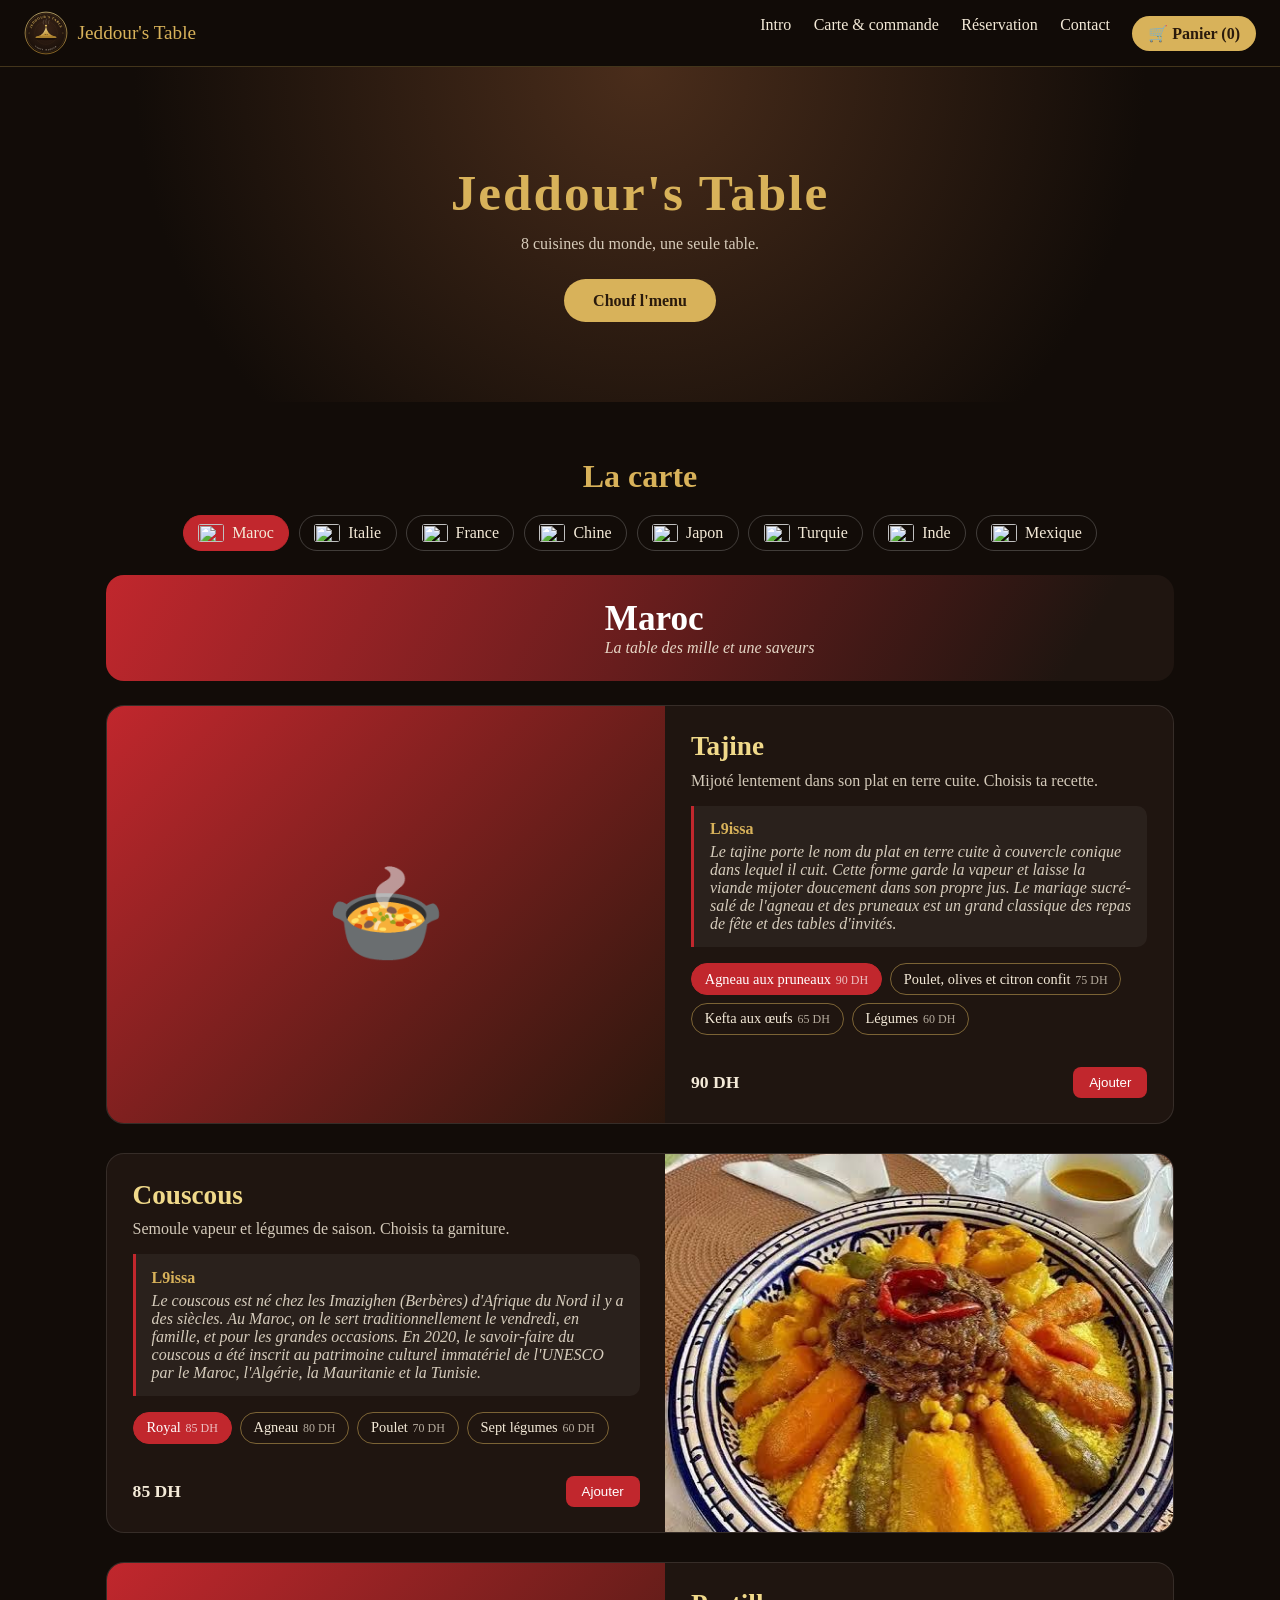
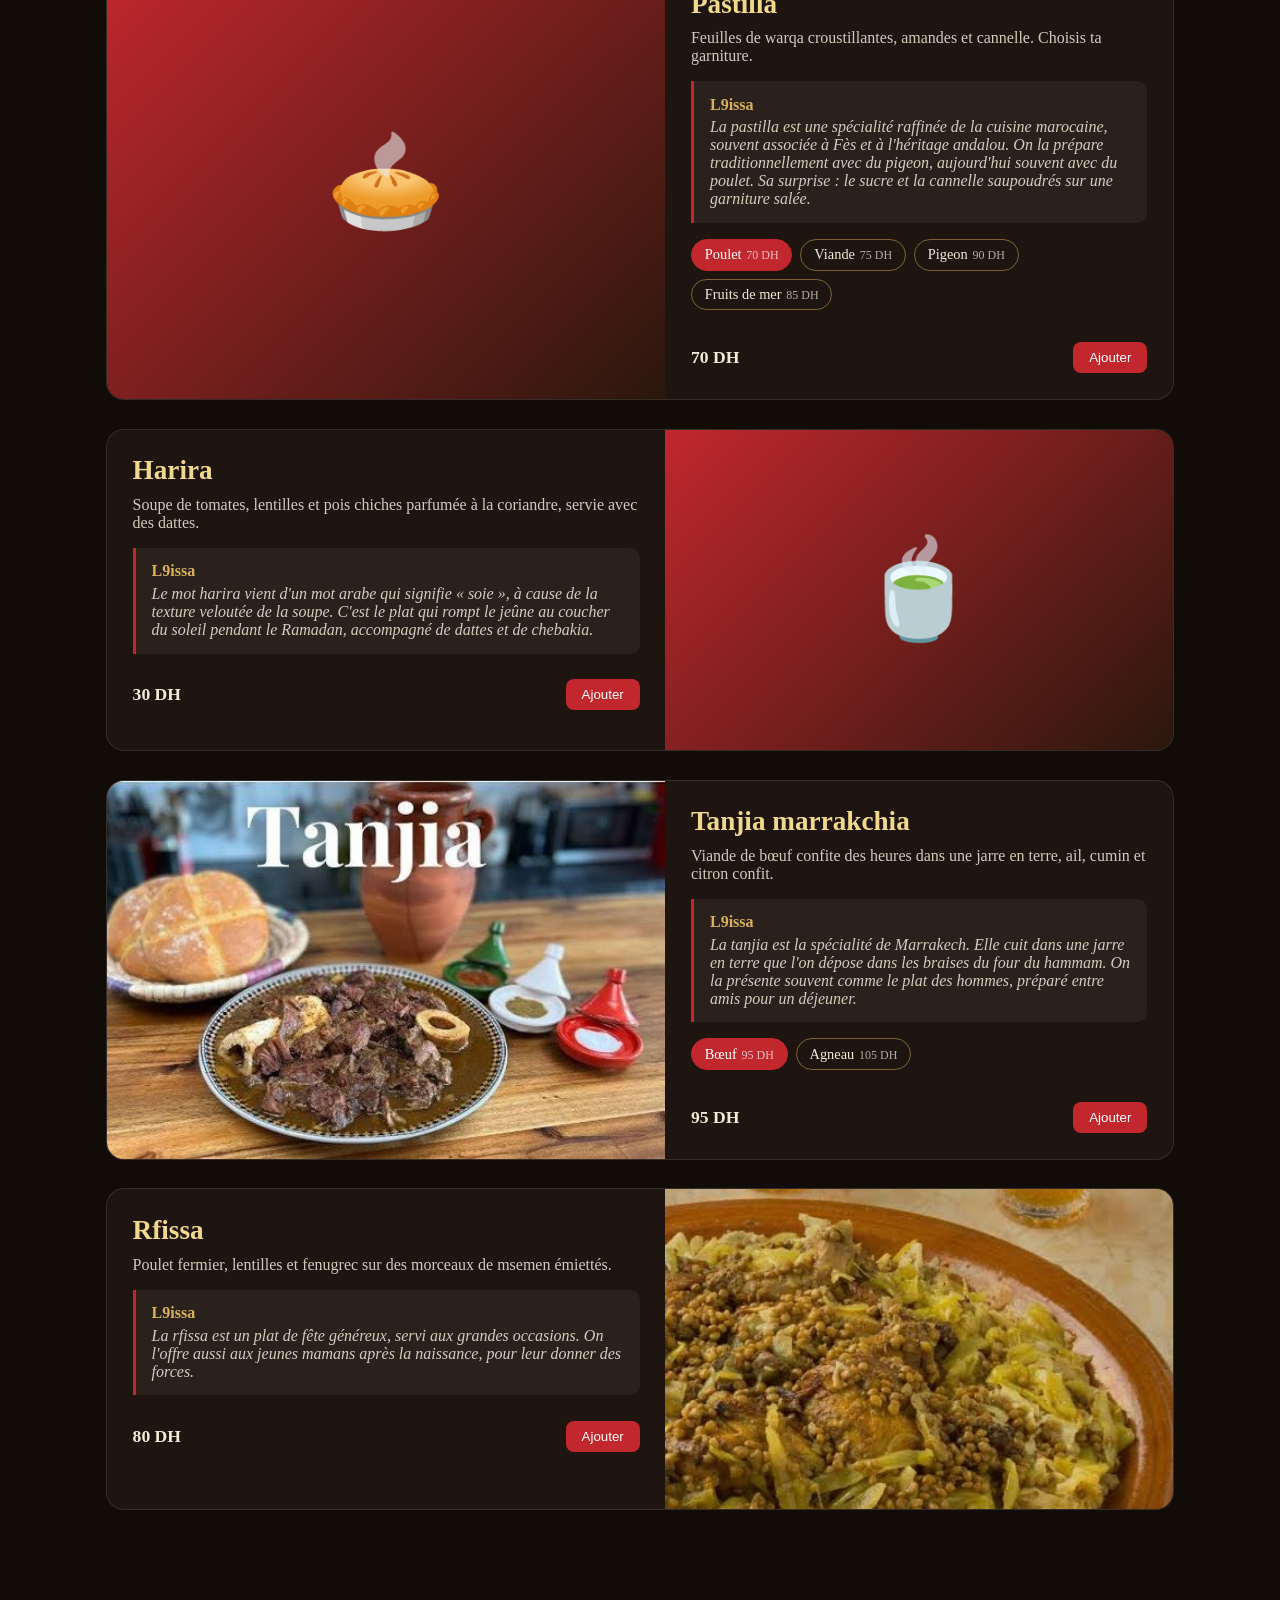
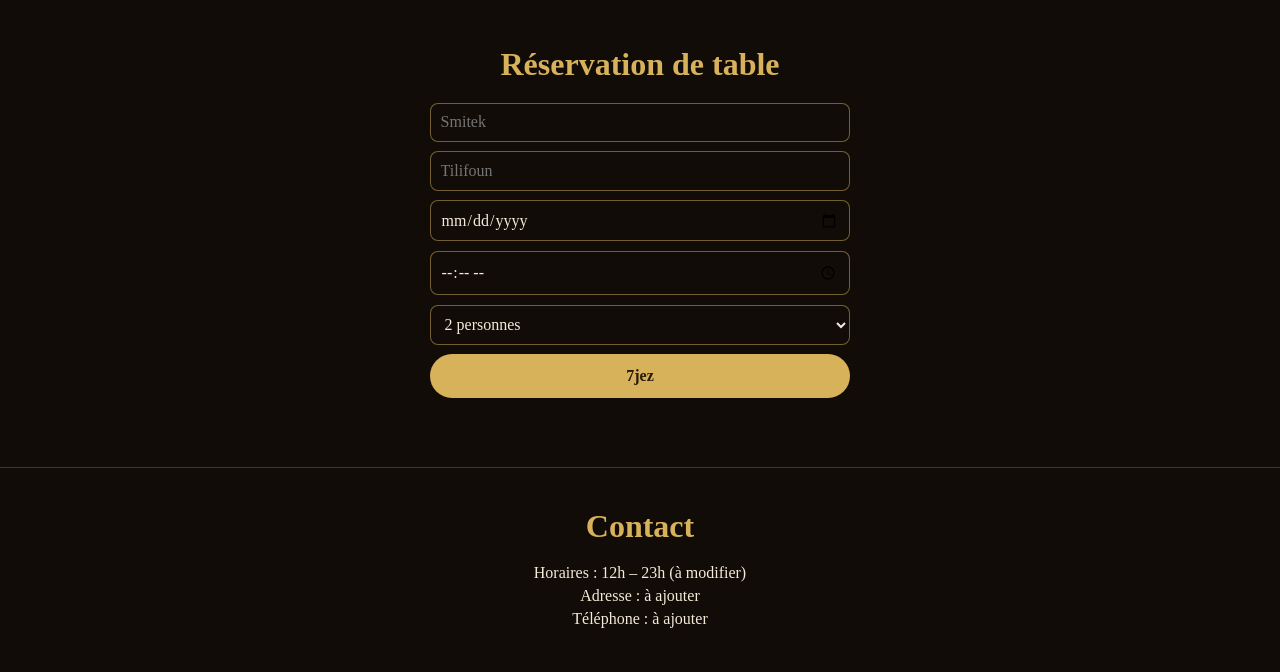
==== commit 777ef912: "change intro and add new logo" ====
--- a/restaurant.html
+++ b/restaurant.html
@@ -2,461 +2,271 @@
 <html lang="fr">
 <head>
 <script>
-// PHOTOS : 7et l'lien (https://...) wla "photos/smia.jpg" bin les guillemets ""
-// Couscous / Rfissa / Kung Pao : khlithom khawyin -> katjib tswira mn Wikimedia wla emoji
+// ===== PHOTOS : 7et l'lien (https://...) wla "photos/smia.jpg" bin les guillemets "" =====
 const PHOTOS = {
-  "maroc-tajine": "https://encrypted-tbn0.gstatic.com/images?q=tbn:ANd9GcSYlJk4wx4VbE9yDVwoUIy3LL3YFb3irD6hOwOeLg3F4A&s=10",
-  "maroc-couscous": "https://encrypted-tbn0.gstatic.com/images?q=tbn:ANd9GcT-8_FgVd6kEi4rVDfJBDPOvJzEAc3SFE_01zzg0pmUEQ&s=10",
-  "maroc-pastilla": "https://assets.tmecosys.com/image/upload/t_web_rdp_recipe_584x480/img/recipe/ras/Assets/e8ded3a2b2ab6c6ed8f473cea0f31287/Derivates/138554466fcdb2598ced9d26f43201ff973e3041.jpg",
-  "maroc-harira": "https://img.cuisineaz.com/660x495/2016/06/28/i74271-harira-choumicha.jpeg",
-  "maroc-tanjia": "https://encrypted-tbn0.gstatic.com/images?q=tbn:ANd9GcRpCmg-6APHWzc6Bh-n4cUs_moo3j1ulUBbU-8RADZiKw&s=10",
-  "maroc-rfissa": "",
-  "italie-pizza-margherita": "https://encrypted-tbn0.gstatic.com/images?q=tbn:ANd9GcSIans-rhbFCtNt3heiNUk2LZ9RXIqSzgRTX__GJsTGOA&s=10",
-  "italie-lasagnes": "https://encrypted-tbn0.gstatic.com/images?q=tbn:ANd9GcTkUrkPao5b1VThd34-mODg3WcRvt3TqCCUkBJnkgGJrU6u8bA-XJadTC0&s=10",
-  "italie-spaghetti-carbonara": "https://encrypted-tbn0.gstatic.com/images?q=tbn:ANd9GcTXiTR8O6wCWy7wes8s1nBc4TernA1X9-pVUEwdRtrynw&s=10",
-  "italie-tiramisu": "https://encrypted-tbn0.gstatic.com/images?q=tbn:ANd9GcTK2dDwYIoS6VG609Ek1McQUEFjZkDZGNy63pS2mFAQyA&s=10",
-  "france-coq-au-vin": "https://encrypted-tbn0.gstatic.com/images?q=tbn:ANd9GcQhk38xvXUhMjt9o_N4o991naagAIqdf5kUD2zTgB2Hdg&s=10",
-  "france-ratatouille": "https://encrypted-tbn0.gstatic.com/images?q=tbn:ANd9GcQ9X0xU9M2FQbs-Anw7sDet7jYtqp6tFkwbLKsDOULorg&s=10",
-  "france-soupe-a-l-oignon": "https://encrypted-tbn0.gstatic.com/images?q=tbn:ANd9GcSvIxjJf3Oz1jnPjEnFZWFx4qb5NylVdohGroBZ6ZfQ8g&s",
-  "france-crepes-suzette": "https://encrypted-tbn0.gstatic.com/images?q=tbn:ANd9GcQvo7UP7_NgMk7sGxVCWZsAnETBsTeJ7PVIQwx6t0eJEw&s=10",
-  "chine-canard-laque": "https://encrypted-tbn0.gstatic.com/images?q=tbn:ANd9GcTptZ4XpMCt0e2f9kP-Fg8BkS_263ZxosZH-I8kaKCUmw&s=10",
-  "chine-dim-sum": "https://encrypted-tbn0.gstatic.com/images?q=tbn:ANd9GcR3nV-uJa-hpgD7eywpYjkfc5b5L9kw1LlmCG5cFk9vxw&s=10",
-  "chine-nouilles-sautees": "https://encrypted-tbn0.gstatic.com/images?q=tbn:ANd9GcTXCoGngkgd-UdTlBHidVnzTvT3MqUZmPwnQmErFefl2w&s=10",
-  "chine-poulet-kung-pao": "",
-  "japon-sushi-assortis": "https://encrypted-tbn0.gstatic.com/images?q=tbn:ANd9GcSChKjIX9FbibS51Y93iKT1Zs9O2e2xqtnc6JYoWOxPSg&s=10",
-  "japon-ramen": "https://encrypted-tbn0.gstatic.com/images?q=tbn:ANd9GcTFrqCEuQfRIUyI17Cb1QOqIKFcdbFavuzjsP6HFu8mBA&s=10",
-  "japon-tempura": "https://encrypted-tbn0.gstatic.com/images?q=tbn:ANd9GcSOyRSgP3gUpfrEYSTqf91Oy6795vp00MH2kcK1rnAuXA&s=10",
-  "japon-takoyaki": "https://encrypted-tbn0.gstatic.com/images?q=tbn:ANd9GcRhjxW7RJd18K9eZjmqDBTpmvECG5cHDu6zXenELteS5g&s=10",
-  "turquie-kebab-iskender": "https://encrypted-tbn0.gstatic.com/images?q=tbn:ANd9GcTWaheupjA4dFhBKKajFNhCxOpDkdXc35TWXOmUZxu_Bg&s=10",
-  "turquie-pide": "https://encrypted-tbn0.gstatic.com/images?q=tbn:ANd9GcTRQHBM4GY5Gyw5s-AFjsmFkV5GKQ-beKeXoHWnnoaiHA&s=10",
-  "turquie-lahmacun": "https://encrypted-tbn0.gstatic.com/images?q=tbn:ANd9GcSFV-h9FTXJEzaeJE3hXhlYL18sV1sCTaRArACIpWOjVw&s=10",
-  "turquie-baklava": "https://encrypted-tbn0.gstatic.com/images?q=tbn:ANd9GcRSxmUpYfCtKO0qFfvDwFLVwFaRTY2vYoh3qNOkqjkJYw&s=10",
-  "inde-poulet-tikka-masala": "https://encrypted-tbn0.gstatic.com/images?q=tbn:ANd9GcRkT2tZ198ZBpbkbbENVXiNdHvdEOJGPLTLpEgEZLmQ4w&s=10",
-  "inde-biryani": "https://encrypted-tbn0.gstatic.com/images?q=tbn:ANd9GcTAGb4GlhonJ7KfUeJ_xEd2nEx9BJwmtQVeXysB-9weBg&s=10",
-  "inde-naan-au-fromage": "https://encrypted-tbn0.gstatic.com/images?q=tbn:ANd9GcRXWXiTeM-42DChBQbh-k5uwUdfrdL0UtXYYjk1f_FAog&s=10",
-  "inde-samosas": "https://encrypted-tbn0.gstatic.com/images?q=tbn:ANd9GcTEbVgwt1i7NxK1MwTnIPJUaWTSNdp_ja4LJNXP9RydVA&s=10",
-  "mexique-tacos-al-pastor": "https://encrypted-tbn0.gstatic.com/images?q=tbn:ANd9GcQ4zQQiqwnSEsqe5kj06sGGr-0pKF7NRKBmh2ndE5tgtg&s=10",
-  "mexique-burrito": "https://encrypted-tbn0.gstatic.com/images?q=tbn:ANd9GcRzHB7nIfdbAqa8Wj5wTTLOfv6tAhIGBXmAvAIPuJiUFA&s=10",
-  "mexique-guacamole": "https://encrypted-tbn0.gstatic.com/images?q=tbn:ANd9GcT4UjFy4kCT1dprppyuyyDnoiGADYO1UUM_PfCRUqcRzQ&s=10",
-  "mexique-quesadilla": "https://encrypted-tbn0.gstatic.com/images?q=tbn:ANd9GcTI4dNCMwMQ48atiO7YM9vBuE301z9lGcOS8XH1jIE87Q&s=10"
+  // ===== MAROC =====
+  "maroc-tajine": "https://encrypted-tbn0.gstatic.com/images?q=tbn:ANd9GcSYlJk4wx4VbE9yDVwoUIy3LL3YFb3irD6hOwOeLg3F4A&s=10",   // Tajine
+  "maroc-couscous": "",   // Couscous
+  "maroc-pastilla": "https://assets.tmecosys.com/image/upload/t_web_rdp_recipe_584x480/img/recipe/ras/Assets/e8ded3a2b2ab6c6ed8f473cea0f31287/Derivates/138554466fcdb2598ced9d26f43201ff973e3041.jpg",   // Pastilla
+  "maroc-harira": "https://img.cuisineaz.com/660x495/2016/06/28/i74271-harira-choumicha.jpeg",   // Harira
+  "maroc-tanjia": "https://encrypted-tbn0.gstatic.com/images?q=tbn:ANd9GcRpCmg-6APHWzc6Bh-n4cUs_moo3j1ulUBbU-8RADZiKw&s=10",   // Tanjia marrakchia
+  "maroc-rfissa": "",   // Rfissa
+  // ===== ITALIE =====
+  "italie-pizza-margherita": "https://encrypted-tbn0.gstatic.com/images?q=tbn:ANd9GcSIans-rhbFCtNt3heiNUk2LZ9RXIqSzgRTX__GJsTGOA&s=10",   // Pizza
+  "italie-lasagnes": "https://encrypted-tbn0.gstatic.com/images?q=tbn:ANd9GcTkUrkPao5b1VThd34-mODg3WcRvt3TqCCUkBJnkgGJrU6u8bA-XJadTC0&s=10",   // Lasagnes
+  "italie-spaghetti-carbonara": "https://encrypted-tbn0.gstatic.com/images?q=tbn:ANd9GcTXiTR8O6wCWy7wes8s1nBc4TernA1X9-pVUEwdRtrynw&s=10",   // Spaghetti
+  "italie-tiramisu": "https://encrypted-tbn0.gstatic.com/images?q=tbn:ANd9GcTK2dDwYIoS6VG609Ek1McQUEFjZkDZGNy63pS2mFAQyA&s=10",   // Tiramisu
+  // ===== FRANCE =====
+  "france-coq-au-vin": "https://encrypted-tbn0.gstatic.com/images?q=tbn:ANd9GcQhk38xvXUhMjt9o_N4o991naagAIqdf5kUD2zTgB2Hdg&s=10",   // Coq au vin
+  "france-ratatouille": "https://encrypted-tbn0.gstatic.com/images?q=tbn:ANd9GcQ9X0xU9M2FQbs-Anw7sDet7jYtqp6tFkwbLKsDOULorg&s=10",   // Ratatouille
+  "france-soupe-a-l-oignon": "https://encrypted-tbn0.gstatic.com/images?q=tbn:ANd9GcSvIxjJf3Oz1jnPjEnFZWFx4qb5NylVdohGroBZ6ZfQ8g&s",   // Soupe à l'oignon
+  "france-crepes-suzette": "https://encrypted-tbn0.gstatic.com/images?q=tbn:ANd9GcQvo7UP7_NgMk7sGxVCWZsAnETBsTeJ7PVIQwx6t0eJEw&s=10",   // Crêpes
+  // ===== CHINE =====
+  "chine-canard-laque": "https://encrypted-tbn0.gstatic.com/images?q=tbn:ANd9GcTptZ4XpMCt0e2f9kP-Fg8BkS_263ZxosZH-I8kaKCUmw&s=10",   // Canard laqué
+  "chine-dim-sum": "https://encrypted-tbn0.gstatic.com/images?q=tbn:ANd9GcR3nV-uJa-hpgD7eywpYjkfc5b5L9kw1LlmCG5cFk9vxw&s=10",   // Dim Sum
+  "chine-nouilles-sautees": "https://encrypted-tbn0.gstatic.com/images?q=tbn:ANd9GcTXCoGngkgd-UdTlBHidVnzTvT3MqUZmPwnQmErFefl2w&s=10",   // Nouilles sautées
+  "chine-poulet-kung-pao": "[data-uri]",   // Kung Pao
+  // ===== JAPON =====
+  "japon-sushi-assortis": "https://encrypted-tbn0.gstatic.com/images?q=tbn:ANd9GcSChKjIX9FbibS51Y93iKT1Zs9O2e2xqtnc6JYoWOxPSg&s=10",   // Sushi
+  "japon-ramen": "https://encrypted-tbn0.gstatic.com/images?q=tbn:ANd9GcTFrqCEuQfRIUyI17Cb1QOqIKFcdbFavuzjsP6HFu8mBA&s=10",   // Ramen
+  "japon-tempura": "https://encrypted-tbn0.gstatic.com/images?q=tbn:ANd9GcSOyRSgP3gUpfrEYSTqf91Oy6795vp00MH2kcK1rnAuXA&s=10",   // Tempura
+  "japon-takoyaki": "https://encrypted-tbn0.gstatic.com/images?q=tbn:ANd9GcRhjxW7RJd18K9eZjmqDBTpmvECG5cHDu6zXenELteS5g&s=10",   // Takoyaki
+  // ===== TURQUIE =====
+  "turquie-kebab-iskender": "https://encrypted-tbn0.gstatic.com/images?q=tbn:ANd9GcTWaheupjA4dFhBKKajFNhCxOpDkdXc35TWXOmUZxu_Bg&s=10",   // Kebab
+  "turquie-pide": "https://encrypted-tbn0.gstatic.com/images?q=tbn:ANd9GcTRQHBM4GY5Gyw5s-AFjsmFkV5GKQ-beKeXoHWnnoaiHA&s=10",   // Pide
+  "turquie-lahmacun": "https://encrypted-tbn0.gstatic.com/images?q=tbn:ANd9GcSFV-h9FTXJEzaeJE3hXhlYL18sV1sCTaRArACIpWOjVw&s=10",   // Lahmacun
+  "turquie-baklava": "https://encrypted-tbn0.gstatic.com/images?q=tbn:ANd9GcRSxmUpYfCtKO0qFfvDwFLVwFaRTY2vYoh3qNOkqjkJYw&s=10",   // Baklava
+  // ===== INDE =====
+  "inde-poulet-tikka-masala": "https://encrypted-tbn0.gstatic.com/images?q=tbn:ANd9GcRkT2tZ198ZBpbkbbENVXiNdHvdEOJGPLTLpEgEZLmQ4w&s=10",   // Curry
+  "inde-biryani": "https://encrypted-tbn0.gstatic.com/images?q=tbn:ANd9GcTAGb4GlhonJ7KfUeJ_xEd2nEx9BJwmtQVeXysB-9weBg&s=10",   // Biryani
+  "inde-naan-au-fromage": "https://encrypted-tbn0.gstatic.com/images?q=tbn:ANd9GcRXWXiTeM-42DChBQbh-k5uwUdfrdL0UtXYYjk1f_FAog&s=10",   // Naan
+  "inde-samosas": "https://encrypted-tbn0.gstatic.com/images?q=tbn:ANd9GcTEbVgwt1i7NxK1MwTnIPJUaWTSNdp_ja4LJNXP9RydVA&s=10",   // Samosas
+  // ===== MEXIQUE =====
+  "mexique-tacos-al-pastor": "https://encrypted-tbn0.gstatic.com/images?q=tbn:ANd9GcQ4zQQiqwnSEsqe5kj06sGGr-0pKF7NRKBmh2ndE5tgtg&s=10",   // Tacos
+  "mexique-burrito": "https://encrypted-tbn0.gstatic.com/images?q=tbn:ANd9GcRzHB7nIfdbAqa8Wj5wTTLOfv6tAhIGBXmAvAIPuJiUFA&s=10",   // Burrito
+  "mexique-guacamole": "https://encrypted-tbn0.gstatic.com/images?q=tbn:ANd9GcT4UjFy4kCT1dprppyuyyDnoiGADYO1UUM_PfCRUqcRzQ&s=10",   // Guacamole
+  "mexique-quesadilla": "https://encrypted-tbn0.gstatic.com/images?q=tbn:ANd9GcTI4dNCMwMQ48atiO7YM9vBuE301z9lGcOS8XH1jIE87Q&s=10",   // Quesadilla
 };
+</script>
+<script>
+const EMBEDDED = {"maroc-couscous": "[data-uri]", "maroc-rfissa": "[data-uri]", "maroc-tanjia": "[data-uri]"};
 </script>
 <meta charset="UTF-8">
 <meta name="viewport" content="width=device-width, initial-scale=1">
 <title>Jeddour's Table — Restaurant</title>
-<link rel="icon" href="data:image/svg+xml,%3Csvg xmlns='http://www.w3.org/2000/svg' viewBox='0 0 100 100'%3E%3Ctext y='.9em' font-size='90'%3E🍲%3C/text%3E%3C/svg%3E">
+<link rel="icon" href="[data-uri]">
 <style>
-*{box-sizing:border-box;margin:0;padding:0}
-html{scroll-behavior:smooth}
-body{min-height:100vh;font-family:Georgia,serif;color:#f4ead8;text-align:center;background:#120c08}
-h1{font-size:2.3rem;letter-spacing:2px;color:#d8b25a}
-.nav{position:sticky;top:0;z-index:10;display:flex;justify-content:space-between;align-items:center;flex-wrap:wrap;gap:.6rem;padding:.7rem 1.5rem;background:rgba(18,12,8,.95);border-bottom:1px solid rgba(216,178,90,.25)}
-.brand{display:flex;align-items:center;gap:.6rem;color:#d8b25a;text-decoration:none;font-size:1.2rem}
-.brand svg{width:44px;height:44px}
-.nav nav{display:flex;gap:1rem;align-items:center;flex-wrap:wrap}
-.nav nav a{color:#f4ead8;text-decoration:none}.nav nav a:hover{color:#d8b25a}
-.hero2{padding:6rem 1rem 5rem;background:radial-gradient(circle at 50% 0,#4a2d1b,#120c08 70%)}
-.hero2 h1{font-size:3.2rem}.hero2 p{margin:.8rem 0 1.6rem;opacity:.85}
-.btn{display:inline-block;background:#d8b25a;color:#2a1a0c;padding:.8rem 1.8rem;border-radius:30px;text-decoration:none;font-weight:bold;border:0;cursor:pointer;font:inherit;font-weight:bold}
-.bloc{max-width:1000px;margin:0 auto;padding:3.5rem 1rem;scroll-margin-top:80px}
-#carte{max-width:1100px}
-.bloc h2,footer h2{color:#d8b25a;font-size:2rem;margin-bottom:1.2rem}
-.tabs{display:flex;flex-wrap:wrap;gap:.6rem;justify-content:center;margin:1rem 0 1.5rem}
-.tab{display:flex;align-items:center;gap:.5rem;padding:.5rem .9rem;border-radius:30px;border:1px solid rgba(255,255,255,.2);background:transparent;color:inherit;font:inherit;cursor:pointer;transition:background .3s}
-.tab img{width:26px;height:18px;object-fit:cover;border-radius:3px}
-.tab.on{background:var(--c,#d8b25a);border-color:var(--c,#d8b25a)}
-.filtres{max-width:640px;margin:0 auto 1.5rem}
-#recherche{width:100%;padding:.8rem 1.2rem;border-radius:30px}
-.chips{display:flex;flex-wrap:wrap;gap:.5rem;justify-content:center;margin-top:.8rem}
-.chip{padding:.4rem .9rem;border-radius:20px;border:1px solid rgba(216,178,90,.5);background:transparent;color:inherit;font:inherit;cursor:pointer}
-.chip.on{background:#d8b25a;color:#2a1a0c;font-weight:bold}
-#aucun{margin-top:1rem;opacity:.8}
-.banner{display:flex;align-items:center;gap:1.2rem;justify-content:center;padding:1.5rem;margin-bottom:1.5rem;border-radius:18px;background:linear-gradient(120deg,var(--c),#1f1510 90%);scroll-margin-top:80px}
-.banner img{width:120px;border-radius:8px;box-shadow:0 6px 20px rgba(0,0,0,.5)}
-.banner h3{font-size:2.2rem;color:#fff}.banner p{opacity:.9;font-style:italic}
-.plats{display:grid;gap:1.8rem;margin:1.5rem auto}
-.plat{display:grid;grid-template-columns:1.1fr 1fr;background:#1f1510;border:1px solid rgba(255,255,255,.1);border-radius:18px;overflow:hidden;text-align:start;opacity:0;animation:up .6s forwards;animation-delay:var(--d)}
-.plat:nth-child(even) .photo{order:2}
-.photo{position:relative;min-height:320px;background:linear-gradient(135deg,var(--c),#2a170d)}
-.photo img{position:absolute;inset:0;width:100%;height:100%;object-fit:cover}
-.photo .emoji{display:none;position:absolute;inset:0;align-items:center;justify-content:center;font-size:6rem}
-.photo.nophoto .emoji{display:flex}
-.credit{position:absolute;right:8px;bottom:6px;font-size:.7rem;background:rgba(0,0,0,.6);padding:2px 6px;border-radius:6px}
-.heart{position:absolute;top:10px;right:10px;z-index:2;width:38px;height:38px;border-radius:50%;border:0;background:rgba(0,0,0,.55);color:#fff;font-size:18px;cursor:pointer}
-.heart.on{color:#ff5a6e}
-.txt{padding:1.6rem;display:flex;flex-direction:column;gap:.6rem}
-.plat h3{font-size:1.7rem;color:#f0d98a}.plat p{opacity:.85}
-.story{padding:.9rem 1rem;border-inline-start:3px solid var(--c);background:rgba(255,255,255,.05);border-radius:0 10px 10px 0;font-style:italic}
-.story b{display:block;font-style:normal;color:#d8b25a;margin-bottom:.3rem}
-.types{display:flex;flex-wrap:wrap;gap:.5rem;margin:.4rem 0}
-.type{border:1px solid rgba(216,178,90,.5);background:transparent;color:inherit;font:inherit;font-size:.9rem;padding:.4rem .8rem;border-radius:20px;cursor:pointer}
-.type small{opacity:.7;margin-inline-start:.3rem}
-.type.on{background:var(--c,#d8b25a);border-color:var(--c,#d8b25a);color:#fff}
-.bas{display:flex;justify-content:space-between;align-items:center;margin-top:1rem}
-.prix{font-weight:bold;font-size:1.1rem}
-.bas button{background:var(--c,#d8b25a);color:#fff;border:0;padding:.5rem 1rem;border-radius:8px;cursor:pointer;font:inherit}
-@media(max-width:760px){.plat{grid-template-columns:1fr}.plat:nth-child(even) .photo{order:0}.photo{min-height:220px}.banner{flex-direction:column;text-align:center}}
-footer{padding:2.5rem 1rem;border-top:1px solid rgba(216,178,90,.25)}footer p{margin:.3rem 0}
-.cartbtn{background:#d8b25a;color:#2a1a0c;border:0;border-radius:20px;padding:.5rem 1rem;font:inherit;font-weight:bold;cursor:pointer}
-.drawer{position:fixed;top:0;right:0;width:min(380px,100vw);height:100%;background:#1a110c;border-left:1px solid rgba(216,178,90,.4);z-index:30;padding:1.2rem;display:flex;flex-direction:column;transform:translateX(105%);transition:transform .4s;text-align:start;overflow-y:auto}
-.drawer.open{transform:none}
-.drawer h2{color:#d8b25a;margin-bottom:.8rem;display:flex;justify-content:space-between}
-.drawer h2 button{background:none;border:0;color:#f4ead8;font-size:1.5rem;cursor:pointer}
-#lines{flex:1;min-height:60px}
-.line{display:flex;justify-content:space-between;align-items:center;gap:.5rem;padding:.6rem 0;border-bottom:1px solid rgba(255,255,255,.1)}
-.qty button{width:26px;height:26px;border-radius:50%;border:1px solid #d8b25a;background:none;color:#f4ead8;cursor:pointer}
-.total{font-size:1.2rem;margin:.6rem 0;display:flex;justify-content:space-between}
-#recap{font-size:.9rem;opacity:.85;margin:.4rem 0}
-.row{display:flex;gap:.5rem;margin-bottom:.4rem}
-form{display:grid;gap:.6rem}
-input,select,textarea{padding:.6rem;border-radius:8px;border:1px solid rgba(216,178,90,.5);background:#120c08;color:#f4ead8;font:inherit}
-.ok{margin-top:.8rem;color:#f0d98a}
-.resa{max-width:420px;margin:0 auto}
-.steps{display:flex;gap:6px;margin:1rem 0}
-.step{flex:1;padding-top:.6rem;border-top:5px solid rgba(255,255,255,.15);font-size:.85rem;opacity:.6}
-.step.on{border-color:#d8b25a;opacity:1;font-weight:bold}
-#admin{max-width:1100px}
-.apane{overflow-x:auto;text-align:start;margin-top:1rem}
-.apane table{width:100%;border-collapse:collapse;font-size:.9rem}
-.apane th,.apane td{padding:.5rem;border-bottom:1px solid rgba(255,255,255,.12);vertical-align:top}
-.stats{display:grid;grid-template-columns:repeat(auto-fit,minmax(150px,1fr));gap:1rem;margin-bottom:1rem}
-.stat{background:#1f1510;border:1px solid rgba(216,178,90,.3);border-radius:12px;padding:1rem}
-.stat b{display:block;font-size:1.6rem;color:#d8b25a}
-@keyframes up{from{opacity:0;transform:translateY(30px)}to{opacity:1;transform:none}}
+* { box-sizing: border-box; margin: 0; padding: 0; }
+html { scroll-behavior: smooth; }
+body { min-height: 100vh; font-family: Georgia, serif; color: #f4ead8; text-align: center; background: #120c08; }
+h1 { font-size: 2.3rem; letter-spacing: 2px; color: #d8b25a; }
+.nav { position: sticky; top: 0; z-index: 10; display: flex; justify-content: space-between; align-items: center;
+  padding: .7rem 1.5rem; background: rgba(18,12,8,.95); border-bottom: 1px solid rgba(216,178,90,.25); }
+.brand { display: flex; align-items: center; gap: .6rem; color: #d8b25a; text-decoration: none; font-size: 1.2rem; }
+.brand img { width: 44px; }
+.nav nav { display: flex; gap: 1.4rem; }
+.nav nav a { color: #f4ead8; text-decoration: none; }
+.nav nav a:hover { color: #d8b25a; }
+.hero2 { padding: 6rem 1rem 5rem; background: radial-gradient(circle at 50% 0, #4a2d1b, #120c08 70%); }
+.hero2 h1 { font-size: 3.2rem; }
+.hero2 p { margin: .8rem 0 1.6rem; opacity: .85; }
+.btn { display: inline-block; background: #d8b25a; color: #2a1a0c; padding: .8rem 1.8rem; border-radius: 30px; text-decoration: none; font-weight: bold; }
+.bloc { max-width: 1000px; margin: 0 auto; padding: 3.5rem 1rem; scroll-margin-top: 80px; }
+.bloc h2, footer h2 { color: #d8b25a; font-size: 2rem; margin-bottom: 1.2rem; }
+.tabs { display: flex; flex-wrap: wrap; gap: .6rem; justify-content: center; margin: 1rem 0 1.5rem; }
+.tab { display: flex; align-items: center; gap: .5rem; padding: .5rem .9rem; border-radius: 30px; border: 1px solid rgba(255,255,255,.2);
+  background: transparent; color: inherit; font: inherit; cursor: pointer; transition: background .3s; }
+.tab img { width: 26px; height: 18px; object-fit: cover; border-radius: 3px; }
+.tab.on { background: var(--c); border-color: var(--c); }
+#slogan { opacity: .85; margin-bottom: 1rem; font-style: italic; }
+#carte { max-width: 1100px; }
+.banner { display: flex; align-items: center; gap: 1.2rem; justify-content: center; padding: 1.5rem; margin-bottom: 1.5rem; border-radius: 18px; background: linear-gradient(120deg, var(--c), #1f1510 90%); text-align: left; scroll-margin-top: 80px; }
+.banner img { width: 120px; border-radius: 8px; box-shadow: 0 6px 20px rgba(0,0,0,.5); }
+.banner h3 { font-size: 2.2rem; color: #fff; }
+.banner p { opacity: .9; font-style: italic; }
+.plats { display: grid; gap: 1.8rem; margin: 1.5rem auto; }
+.plat { display: grid; grid-template-columns: 1.1fr 1fr; background: #1f1510; border: 1px solid rgba(255,255,255,.1); border-radius: 18px; overflow: hidden; text-align: left; opacity: 0; animation: up .6s forwards; animation-delay: var(--d); }
+.plat:nth-child(even) .photo { order: 2; }
+.photo { position: relative; min-height: 320px; background: linear-gradient(135deg, var(--c), #2a170d); }
+.photo img { position: absolute; inset: 0; width: 100%; height: 100%; object-fit: cover; }
+.photo .emoji { display: none; position: absolute; inset: 0; align-items: center; justify-content: center; font-size: 6rem; }
+.photo.nophoto .emoji { display: flex; }
+.credit { position: absolute; right: 8px; bottom: 6px; font-size: .7rem; background: rgba(0,0,0,.6); padding: 2px 6px; border-radius: 6px; }
+.txt { padding: 1.6rem; display: flex; flex-direction: column; gap: .6rem; }
+.plat h3 { font-size: 1.7rem; color: #f0d98a; }
+.plat p { opacity: .85; }
+.story { margin-top: .4rem; padding: .9rem 1rem; border-left: 3px solid var(--c); background: rgba(255,255,255,.05); border-radius: 0 10px 10px 0; font-style: italic; }
+.story b { display: block; font-style: normal; color: #d8b25a; margin-bottom: .3rem; }
+@media (max-width: 760px) { .plat { grid-template-columns: 1fr; } .plat:nth-child(even) .photo { order: 0; } .photo { min-height: 220px; } .banner { flex-direction: column; text-align: center; } }
+.bas { display: flex; justify-content: space-between; align-items: center; margin-top: 1rem; }
+.prix { font-weight: bold; font-size: 1.1rem; }
+.bas button { background: var(--c, #d8b25a); color: #fff; border: 0; padding: .5rem 1rem; border-radius: 8px; cursor: pointer; }
+.offres { display: grid; grid-template-columns: repeat(auto-fit, minmax(220px, 1fr)); gap: 1.2rem; }
+.offre { background: #1f1510; border: 1px solid rgba(216,178,90,.25); border-radius: 14px; padding: 1.4rem; scroll-margin-top: 80px; }
+.offre b { display: block; font-size: 2rem; }
+.offre h3 { color: #f0d98a; margin: .5rem 0 .3rem; }
+.offre p { opacity: .75; font-size: .92rem; }
+footer { padding: 2.5rem 1rem; border-top: 1px solid rgba(216,178,90,.25); }
+footer p { margin: .3rem 0; }
+button.btn { border: 0; cursor: pointer; font: inherit; font-weight: bold; }
+.cartbtn { background: #d8b25a; color: #2a1a0c; border: 0; border-radius: 20px; padding: .5rem 1rem; font: inherit; font-weight: bold; cursor: pointer; }
+.drawer { position: fixed; top: 0; right: 0; width: min(380px, 100vw); height: 100%; background: #1a110c; border-left: 1px solid rgba(216,178,90,.4); z-index: 30; padding: 1.2rem; display: flex; flex-direction: column; transform: translateX(105%); transition: transform .4s; text-align: left; }
+.drawer.open { transform: none; }
+.drawer h2 { color: #d8b25a; margin-bottom: .8rem; display: flex; justify-content: space-between; }
+.drawer h2 button { background: none; border: 0; color: #f4ead8; font-size: 1.5rem; cursor: pointer; }
+#lines { flex: 1; overflow-y: auto; }
+.line { display: flex; justify-content: space-between; align-items: center; gap: .5rem; padding: .6rem 0; border-bottom: 1px solid rgba(255,255,255,.1); }
+.qty button { width: 26px; height: 26px; border-radius: 50%; border: 1px solid #d8b25a; background: none; color: #f4ead8; cursor: pointer; }
+.total { font-size: 1.2rem; margin: .8rem 0; display: flex; justify-content: space-between; }
+form { display: grid; gap: .6rem; }
+input, select, textarea { padding: .6rem; border-radius: 8px; border: 1px solid rgba(216,178,90,.5); background: #120c08; color: #f4ead8; font: inherit; }
+.ok { margin-top: .8rem; color: #f0d98a; }
+.resa { max-width: 420px; margin: 0 auto; }
+.types { display: flex; flex-wrap: wrap; gap: .5rem; margin: .4rem 0; }
+.type { border: 1px solid rgba(216,178,90,.5); background: transparent; color: inherit; font: inherit; font-size: .9rem; padding: .4rem .8rem; border-radius: 20px; cursor: pointer; }
+.type small { opacity: .7; margin-left: .3rem; }
+.type.on { background: var(--c); border-color: var(--c); color: #fff; }
+@keyframes up { from { opacity: 0; transform: translateY(30px); } to { opacity: 1; transform: none; } }
 </style>
 </head>
 <body>
 <header class="nav">
-  <a class="brand" href="#top">
-    <svg viewBox="0 0 100 100"><circle cx="50" cy="50" r="46" fill="#2a170d" stroke="#d8b25a" stroke-width="4"/><path d="M24 64Q24 53 35 53H65Q76 53 76 64Z" fill="#b5532c"/><path d="M33 53Q48 48 50 26Q52 48 67 53Z" fill="#d8b25a"/><text x="50" y="82" text-anchor="middle" font-size="14" fill="#f4ead8" font-family="Georgia">YJ</text></svg>
-    <span>Jeddour's Table</span>
-  </a>
-  <nav>
-    <a href="index.html" data-i="nav_intro">Intro</a>
-    <a href="#carte" data-i="nav_menu">Carte</a>
-    <a href="#reservation" data-i="nav_book">Réservation</a>
-    <a href="#suivi" data-i="nav_track">Suivi</a>
-    <a href="#contact" data-i="nav_contact">Contact</a>
-    <a href="#admin" id="adminBtn" data-i="nav_admin">Admin</a>
-    <select id="langSel" aria-label="Langue"><option value="fr">FR</option><option value="en">EN</option><option value="ar">AR</option></select>
-    <button class="cartbtn" id="cartBtn">🛒 <span data-i="cart">Panier</span> (<span id="count">0</span>)</button>
-  </nav>
+  <a class="brand" href="#top"><img src="[data-uri]" alt="Logo"><span>Jeddour's Table</span></a>
+  <nav><a href="index.html">Intro</a><a href="#carte">Carte &amp; commande</a><a href="#reservation">Réservation</a><a href="#contact">Contact</a><button class="cartbtn" id="cartBtn">🛒 Panier (<span id="count">0</span>)</button></nav>
 </header>
-
 <section class="hero2" id="top">
   <h1>Jeddour's Table</h1>
-  <p data-i="hero_p"></p>
-  <a href="#carte" class="btn" data-i="hero_btn"></a>
+  <p>8 cuisines du monde, une seule table.</p>
+  <a href="#carte" class="btn">Chouf l'menu</a>
 </section>
-
 <section class="bloc" id="carte">
-  <h2 data-i="menu_h"></h2>
+  <h2>La carte</h2>
   <div class="tabs" id="tabs"></div>
-  <div class="filtres">
-    <input type="search" id="recherche" data-p="search">
-    <div class="chips">
-      <button class="chip on" data-f="tous" data-i="f_all"></button>
-      <button class="chip" data-f="halal" data-i="f_halal"></button>
-      <button class="chip" data-f="vege" data-i="f_vege"></button>
-      <button class="chip" data-f="sans-gluten" data-i="f_gf"></button>
-      <button class="chip" data-f="piquant" data-i="f_spicy"></button>
-      <button class="chip" data-f="fav" data-i="f_fav"></button>
-    </div>
-    <p id="aucun" hidden data-i="none"></p>
-  </div>
   <div class="banner" id="banner"></div>
   <div class="plats" id="plats"></div>
 </section>
-
 <section class="bloc" id="reservation">
-  <h2 data-i="book_h"></h2>
+  <h2>Réservation de table</h2>
   <form class="resa" id="resaForm">
-    <input id="rNom" data-p="name" required>
-    <input id="rTel" data-p="phone" inputmode="tel" required>
+    <input id="rNom" placeholder="Smitek" required>
+    <input id="rTel" placeholder="Tilifoun" required>
     <input id="rDate" type="date" required>
     <input id="rHeure" type="time" required>
-    <select id="rPers"></select>
-    <p class="ok" id="rInfo"></p>
-    <button class="btn" data-i="book_btn"></button>
+    <select id="rPers"><option>1 personne</option><option selected>2 personnes</option><option>3 personnes</option><option>4 personnes</option><option>5 personnes</option><option>6 personnes</option><option>8 personnes</option></select>
+    <button class="btn">7jez</button>
   </form>
   <p class="ok" id="resaOk"></p>
 </section>
-
-<section class="bloc" id="suivi">
-  <h2 data-i="track_h"></h2>
-  <form class="resa" id="suiviForm">
-    <input id="sNum" placeholder="YJ-0000" required>
-    <button class="btn" data-i="track_btn"></button>
-  </form>
-  <div id="sRes"></div>
-</section>
-
-<section class="bloc" id="admin" hidden>
-  <h2>Admin</h2>
-  <div class="stats" id="a-stats"></div>
-  <h3>Commandes</h3><div class="apane" id="a-cmd"></div>
-  <h3 style="margin-top:2rem">Réservations</h3><div class="apane" id="a-res"></div>
-</section>
-
 <footer id="contact">
-  <h2 data-i="contact_h"></h2>
-  <p data-i="hours"></p><p data-i="address"></p><p data-i="tel"></p>
+  <h2>Contact</h2>
+  <p>Horaires : 12h – 23h (à modifier)</p>
+  <p>Adresse : à ajouter</p>
+  <p>Téléphone : à ajouter</p>
 </footer>
-
 <aside class="drawer" id="drawer">
-  <h2><span data-i="cart_h"></span><button id="closeCart">×</button></h2>
+  <h2>Panier <button id="closeCart">×</button></h2>
   <div id="lines"></div>
-  <div class="row"><input id="promoIn" data-p="promo" style="flex:1"><button class="chip" id="promoBtn" data-i="apply"></button></div>
-  <p class="ok" id="promoMsg" style="margin:0"></p>
-  <p id="recap"></p>
-  <div class="total"><span data-i="total"></span><strong id="total">0 DH</strong></div>
+  <div class="total"><span>Total</span><strong id="total">0 DH</strong></div>
   <form id="orderForm">
-    <input id="oNom" data-p="name" required>
-    <input id="oTel" data-p="phone" inputmode="tel" required>
-    <textarea id="oAdr" data-p="addr" required rows="2"></textarea>
-    <button class="btn" data-i="order_btn"></button>
+    <input id="oNom" placeholder="Smitek" required>
+    <input id="oTel" placeholder="Tilifoun" required>
+    <textarea id="oAdr" placeholder="3nwan dial livraison" required rows="2"></textarea>
+    <button class="btn">Valider la commande</button>
   </form>
   <p class="ok" id="orderOk"></p>
 </aside>
-
 <script>
 const COUNTRIES = [{"id":"maroc","nom":"Maroc","couleur":"#c1272d","slogan":"La table des mille et une saveurs","plats":[{"nom":"Tajine","slug":"tajine","emoji":"🍲","prix":90,"desc":"Mijoté lentement dans son plat en terre cuite. Choisis ta recette.","photo":"https://commons.wikimedia.org/wiki/Special:FilePath/Moroccan_lamb_with_prunes_and_apricots.jpg?width=900","histoire":"Le tajine porte le nom du plat en terre cuite à couvercle conique dans lequel il cuit. Cette forme garde la vapeur et laisse la viande mijoter doucement dans son propre jus. Le mariage sucré-salé de l'agneau et des pruneaux est un grand classique des repas de fête et des tables d'invités.","types":[{"nom":"Agneau aux pruneaux","prix":90},{"nom":"Poulet, olives et citron confit","prix":75},{"nom":"Kefta aux œufs","prix":65},{"nom":"Légumes","prix":60}]},{"nom":"Couscous","slug":"couscous","emoji":"🥘","prix":85,"desc":"Semoule vapeur et légumes de saison. Choisis ta garniture.","photo":"https://commons.wikimedia.org/wiki/Special:FilePath/MoroccanCouscous.jpg?width=900","histoire":"Le couscous est né chez les Imazighen (Berbères) d'Afrique du Nord il y a des siècles. Au Maroc, on le sert traditionnellement le vendredi, en famille, et pour les grandes occasions. En 2020, le savoir-faire du couscous a été inscrit au patrimoine culturel immatériel de l'UNESCO par le Maroc, l'Algérie, la Mauritanie et la Tunisie.","types":[{"nom":"Royal","prix":85},{"nom":"Agneau","prix":80},{"nom":"Poulet","prix":70},{"nom":"Sept légumes","prix":60}]},{"nom":"Pastilla","slug":"pastilla","emoji":"🥧","prix":70,"desc":"Feuilles de warqa croustillantes, amandes et cannelle. Choisis ta garniture.","histoire":"La pastilla est une spécialité raffinée de la cuisine marocaine, souvent associée à Fès et à l'héritage andalou. On la prépare traditionnellement avec du pigeon, aujourd'hui souvent avec du poulet. Sa surprise : le sucre et la cannelle saupoudrés sur une garniture salée.","types":[{"nom":"Poulet","prix":70},{"nom":"Viande","prix":75},{"nom":"Pigeon","prix":90},{"nom":"Fruits de mer","prix":85}]},{"nom":"Harira","slug":"harira","emoji":"🍵","prix":30,"desc":"Soupe de tomates, lentilles et pois chiches parfumée à la coriandre, servie avec des dattes.","photo":"https://commons.wikimedia.org/wiki/Special:FilePath/Harira_d%27aflou.jpg?width=900","histoire":"Le mot harira vient d'un mot arabe qui signifie « soie », à cause de la texture veloutée de la soupe. C'est le plat qui rompt le jeûne au coucher du soleil pendant le Ramadan, accompagné de dattes et de chebakia."},{"nom":"Tanjia marrakchia","slug":"tanjia","emoji":"🏺","prix":95,"desc":"Viande de bœuf confite des heures dans une jarre en terre, ail, cumin et citron confit.","histoire":"La tanjia est la spécialité de Marrakech. Elle cuit dans une jarre en terre que l'on dépose dans les braises du four du hammam. On la présente souvent comme le plat des hommes, préparé entre amis pour un déjeuner.","types":[{"nom":"Bœuf","prix":95},{"nom":"Agneau","prix":105}]},{"nom":"Rfissa","slug":"rfissa","emoji":"🍗","prix":80,"desc":"Poulet fermier, lentilles et fenugrec sur des morceaux de msemen émiettés.","photo":"https://commons.wikimedia.org/wiki/Special:FilePath/Rfissa_marocaine.jpg?width=900","histoire":"La rfissa est un plat de fête généreux, servi aux grandes occasions. On l'offre aussi aux jeunes mamans après la naissance, pour leur donner des forces."}],"code":"ma"},{"id":"italie","nom":"Italie","couleur":"#1b8a3c","slogan":"La dolce vita dans l'assiette","plats":[{"nom":"Pizza","emoji":"🍕","desc":"Pâte fine, sauce tomate et mozzarella. Choisis ta pizza.","prix":65,"slug":"pizza-margherita","types":[{"nom":"Margherita","prix":65},{"nom":"Pepperoni (bœuf)","prix":75},{"nom":"Quatre fromages","prix":80},{"nom":"Poulet","prix":75}]},{"nom":"Lasagnes","emoji":"🍝","desc":"Bolognaise maison et béchamel gratinée.","prix":75,"slug":"lasagnes","types":[{"nom":"Bœuf","prix":75},{"nom":"Poulet","prix":70},{"nom":"Végétarienne","prix":65}]},{"nom":"Spaghetti","emoji":"🍝","desc":"Pâtes al dente. Choisis ta sauce.","prix":70,"slug":"spaghetti-carbonara","types":[{"nom":"Carbonara (volaille fumée)","prix":70},{"nom":"Bolognaise","prix":70},{"nom":"Arrabbiata","prix":60}]},{"nom":"Tiramisu","emoji":"🍰","desc":"Mascarpone, café et cacao.","prix":40,"slug":"tiramisu"}],"code":"it"},{"id":"france","nom":"France","couleur":"#1e4fa3","slogan":"L'art de la grande cuisine","plats":[{"nom":"Coq au vin","emoji":"🍗","desc":"Poulet mijoté au vin rouge.","prix":110,"slug":"coq-au-vin"},{"nom":"Ratatouille","emoji":"🍆","desc":"Légumes du soleil confits.","prix":70,"slug":"ratatouille"},{"nom":"Soupe à l'oignon","emoji":"🧅","desc":"Gratinée au fromage.","prix":50,"slug":"soupe-a-l-oignon"},{"nom":"Crêpes","emoji":"🥞","desc":"Fines crêpes faites minute. Choisis ta garniture.","prix":45,"slug":"crepes-suzette","types":[{"nom":"Suzette","prix":45},{"nom":"Sucre","prix":30},{"nom":"Chocolat","prix":40},{"nom":"Confiture","prix":35}]}],"code":"fr"},{"id":"chine","nom":"Chine","couleur":"#d71920","slogan":"Mille ans de saveurs","plats":[{"nom":"Canard laqué","emoji":"🦆","desc":"Peau croustillante, crêpes et sauce hoisin.","prix":120,"slug":"canard-laque"},{"nom":"Dim Sum","emoji":"🥟","desc":"Raviolis vapeur assortis.","prix":60,"slug":"dim-sum","types":[{"nom":"Crevettes","prix":60},{"nom":"Bœuf","prix":60},{"nom":"Poulet","prix":60},{"nom":"Légumes","prix":55}]},{"nom":"Nouilles sautées","emoji":"🍜","desc":"Légumes, œuf et sauce soja.","prix":55,"slug":"nouilles-sautees","types":[{"nom":"Légumes","prix":55},{"nom":"Poulet","prix":60},{"nom":"Bœuf","prix":65},{"nom":"Crevettes","prix":70}]},{"nom":"Kung Pao","emoji":"🌶️","desc":"Piquant, cacahuètes grillées. Choisis ta viande.","prix":75,"slug":"poulet-kung-pao","types":[{"nom":"Poulet","prix":75},{"nom":"Bœuf","prix":85},{"nom":"Crevettes","prix":95}]}],"code":"cn"},{"id":"japon","nom":"Japon","couleur":"#bc002d","slogan":"La précision du goût","plats":[{"nom":"Sushi","emoji":"🍣","desc":"Riz vinaigré et poisson frais. Choisis ton poisson.","prix":100,"slug":"sushi-assortis","types":[{"nom":"Saumon","prix":100},{"nom":"Thon","prix":110},{"nom":"Crevette","prix":95},{"nom":"Assortiment","prix":120}]},{"nom":"Ramen","emoji":"🍜","desc":"Bouillon riche, nouilles et œuf mariné. Choisis ton bouillon.","prix":80,"slug":"ramen","types":[{"nom":"Shoyu (poulet)","prix":80},{"nom":"Miso","prix":80},{"nom":"Piquant (poulet)","prix":85},{"nom":"Légumes","prix":70}]},{"nom":"Tempura","emoji":"🍤","desc":"Légumes et crevettes croustillants.","prix":75,"slug":"tempura","types":[{"nom":"Crevettes","prix":75},{"nom":"Légumes","prix":60},{"nom":"Mixte","prix":80}]},{"nom":"Takoyaki","emoji":"🐙","desc":"Boulettes de poulpe grillées.","prix":55,"slug":"takoyaki"}],"code":"jp"},{"id":"turquie","nom":"Turquie","couleur":"#e30a17","slogan":"Entre Orient et Occident","plats":[{"nom":"Kebab","emoji":"🥙","desc":"Grillé, servi avec pain et yaourt. Choisis ta viande.","prix":70,"slug":"kebab-iskender","types":[{"nom":"Agneau","prix":70},{"nom":"Poulet","prix":60},{"nom":"Mixte","prix":80}]},{"nom":"Pide","emoji":"🫓","desc":"Pain en bateau garni.","prix":60,"slug":"pide","types":[{"nom":"Viande","prix":60},{"nom":"Fromage","prix":55},{"nom":"Poulet","prix":60}]},{"nom":"Lahmacun","emoji":"🍕","desc":"Pizza turque fine à la viande.","prix":55,"slug":"lahmacun","types":[{"nom":"Agneau","prix":55},{"nom":"Poulet","prix":50},{"nom":"Fromage","prix":50}]},{"nom":"Baklava","emoji":"🍯","desc":"Pistaches et miel.","prix":40,"slug":"baklava","types":[{"nom":"Pistache","prix":40},{"nom":"Noix","prix":35}]}],"code":"tr"},{"id":"inde","nom":"Inde","couleur":"#e8792b","slogan":"Un festival d'épices","plats":[{"nom":"Curry","emoji":"🍛","desc":"Sauce crémeuse aux épices. Choisis ton curry.","prix":85,"slug":"poulet-tikka-masala","types":[{"nom":"Poulet tikka masala","prix":85},{"nom":"Agneau rogan josh","prix":95},{"nom":"Paneer","prix":75}]},{"nom":"Biryani","emoji":"🍚","desc":"Riz basmati parfumé au poulet.","prix":80,"slug":"biryani","types":[{"nom":"Poulet","prix":80},{"nom":"Agneau","prix":90},{"nom":"Légumes","prix":70}]},{"nom":"Naan","emoji":"🫓","desc":"Pain cuit au tandoor. Choisis ton naan.","prix":20,"slug":"naan-au-fromage","types":[{"nom":"Nature","prix":20},{"nom":"Fromage","prix":25},{"nom":"Ail","prix":25}]},{"nom":"Samosas","emoji":"🥟","desc":"Légumes épicés, croustillants.","prix":35,"slug":"samosas","types":[{"nom":"Légumes","prix":35},{"nom":"Viande","prix":40}]}],"code":"in"},{"id":"mexique","nom":"Mexique","couleur":"#006847","slogan":"Fiesta dans l'assiette","plats":[{"nom":"Tacos","emoji":"🌮","desc":"Tortillas de maïs, coriandre et oignon. Choisis ta garniture.","prix":55,"slug":"tacos-al-pastor","types":[{"nom":"Poulet","prix":55},{"nom":"Bœuf","prix":65},{"nom":"Crevettes","prix":70},{"nom":"Végétarien","prix":50}]},{"nom":"Burrito","emoji":"🌯","desc":"Riz, haricots, poulet et fromage.","prix":65,"slug":"burrito","types":[{"nom":"Poulet","prix":65},{"nom":"Bœuf","prix":70},{"nom":"Végétarien","prix":60}]},{"nom":"Guacamole","emoji":"🥑","desc":"Avocat frais et totopos.","prix":40,"slug":"guacamole"},{"nom":"Quesadilla","emoji":"🧀","desc":"Tortilla fondante au fromage.","prix":55,"slug":"quesadilla","types":[{"nom":"Fromage","prix":55},{"nom":"Poulet","prix":60},{"nom":"Champignons","prix":55}]}],"code":"mx"}];
 
-if (typeof COUNTRIES === "undefined") { document.body.innerHTML = "<h2 style='padding:2rem'>Colle ta ligne const COUNTRIES = [...] à l'endroit B (dans le dernier script).</h2>"; throw 0; }
-
-/* ---------- Réglages ---------- */
-const WHATSAPP = "212600000000";   // ton numéro (212 + numéro sans 0)
-const ADMIN_PIN = "1234";          // code pour ouvrir l'admin
-const CAPACITE = 40;               // 10 tables x 4 personnes
-const PROMO = "YAHYA10";           // code promo -10%
-
-/* ---------- Outils ---------- */
-const $ = (s) => document.querySelector(s), $$ = (s) => [...document.querySelectorAll(s)];
-const ls = (k, d) => { try { const v = JSON.parse(localStorage.getItem(k)); return v === null ? d : v; } catch { return d; } };
-const sv = (k, v) => localStorage.setItem(k, JSON.stringify(v));
-const esc = (s) => String(s).replace(/[&<>"']/g, (c) => ({ "&": "&amp;", "<": "&lt;", ">": "&gt;", '"': "&quot;", "'": "&#39;" }[c]));
-
-/* ---------- Langues (FR / EN / AR) ---------- */
-const T = {
-  fr: { nav_intro: "Intro", nav_menu: "Carte & commande", nav_book: "Réservation", nav_track: "Suivi", nav_contact: "Contact", nav_admin: "Admin", cart: "Panier",
-    hero_p: "8 cuisines du monde, une seule table.", hero_btn: "Voir le menu", menu_h: "La carte", search: "Chercher un plat...",
-    f_all: "Tous", f_halal: "Halal", f_vege: "Végétarien", f_gf: "Sans gluten", f_spicy: "Piquant 🌶️", f_fav: "Favoris ♥", none: "Aucun plat trouvé 😕",
-    add: "Ajouter", story: "Histoire", book_h: "Réservation de table", name: "Nom complet", phone: "Téléphone", book_btn: "Réserver", p1: "personne", pN: "personnes",
-    left: "Places restantes", full: "Complet à cette heure, essaie une autre.", book_ok: "Demande envoyée ✅ (en attente de confirmation)",
-    track_h: "Suivre ma commande", track_btn: "Voir le statut", nf: "Aucune commande avec ce numéro.",
-    cart_h: "Panier", empty: "Ton panier est vide 🍽️", promo: "Code promo", apply: "Appliquer", promo_ok: "Code appliqué −10% ✅", promo_bad: "Code invalide",
-    sub: "Sous-total", disc: "Promo −10%", deliv: "Livraison", free: "offerte dès 200 DH", total: "Total", addr: "Adresse de livraison", order_btn: "Valider la commande",
-    order_ok: "Commande reçue ! Numéro :", wa: "Envoyer sur WhatsApp", need: "Ajoute d'abord un plat.",
-    contact_h: "Contact", hours: "Horaires : 12h – 23h (à modifier)", address: "Adresse : à ajouter", tel: "Téléphone : à ajouter",
-    st: ["Reçue", "En préparation", "En route", "Livrée"] },
-  en: { nav_intro: "Intro", nav_menu: "Menu & order", nav_book: "Booking", nav_track: "Tracking", nav_contact: "Contact", nav_admin: "Admin", cart: "Cart",
-    hero_p: "8 world cuisines, one table.", hero_btn: "See the menu", menu_h: "The menu", search: "Search a dish...",
-    f_all: "All", f_halal: "Halal", f_vege: "Vegetarian", f_gf: "Gluten-free", f_spicy: "Spicy 🌶️", f_fav: "Favorites ♥", none: "No dish found 😕",
-    add: "Add", story: "Story", book_h: "Book a table", name: "Full name", phone: "Phone", book_btn: "Book", p1: "person", pN: "people",
-    left: "Seats left", full: "Fully booked at this time, try another.", book_ok: "Request sent ✅ (awaiting confirmation)",
-    track_h: "Track my order", track_btn: "Show status", nf: "No order with this number.",
-    cart_h: "Cart", empty: "Your cart is empty 🍽️", promo: "Promo code", apply: "Apply", promo_ok: "Code applied −10% ✅", promo_bad: "Invalid code",
-    sub: "Subtotal", disc: "Promo −10%", deliv: "Delivery", free: "free from 200 DH", total: "Total", addr: "Delivery address", order_btn: "Place order",
-    order_ok: "Order received! Number:", wa: "Send on WhatsApp", need: "Add a dish first.",
-    contact_h: "Contact", hours: "Hours: 12pm – 11pm (to edit)", address: "Address: to add", tel: "Phone: to add",
-    st: ["Received", "Preparing", "On the way", "Delivered"] },
-  ar: { nav_intro: "المقدمة", nav_menu: "القائمة والطلب", nav_book: "الحجز", nav_track: "تتبع الطلب", nav_contact: "اتصل بنا", nav_admin: "الإدارة", cart: "السلة",
-    hero_p: "8 مطابخ من العالم، مائدة واحدة.", hero_btn: "شاهد القائمة", menu_h: "القائمة", search: "ابحث عن طبق...",
-    f_all: "الكل", f_halal: "حلال", f_vege: "نباتي", f_gf: "بدون غلوتين", f_spicy: "حار 🌶️", f_fav: "المفضلة ♥", none: "لا يوجد طبق 😕",
-    add: "أضف", story: "قصة", book_h: "حجز طاولة", name: "الاسم الكامل", phone: "الهاتف", book_btn: "احجز", p1: "شخص", pN: "أشخاص",
-    left: "المقاعد المتبقية", full: "مكتمل في هذا الوقت، جرّب وقتًا آخر.", book_ok: "تم إرسال الطلب ✅ (في انتظار التأكيد)",
-    track_h: "تتبع طلبي", track_btn: "عرض الحالة", nf: "لا يوجد طلب بهذا الرقم.",
-    cart_h: "السلة", empty: "سلتك فارغة 🍽️", promo: "رمز الخصم", apply: "تطبيق", promo_ok: "تم تطبيق الخصم −10% ✅", promo_bad: "رمز غير صالح",
-    sub: "المجموع الفرعي", disc: "خصم −10%", deliv: "التوصيل", free: "مجاني ابتداءً من 200 د.م", total: "المجموع", addr: "عنوان التوصيل", order_btn: "تأكيد الطلب",
-    order_ok: "تم استلام الطلب! الرقم:", wa: "إرسال عبر واتساب", need: "أضف طبقًا أولًا.",
-    contact_h: "اتصل بنا", hours: "أوقات العمل : 12:00 – 23:00 (قابلة للتعديل)", address: "العنوان : سيضاف لاحقا", tel: "الهاتف : سيضاف لاحقا",
-    st: ["مستلم", "قيد التحضير", "في الطريق", "تم التسليم"] }
-};
-const CT = { // noms + slogans des pays (même que ton intro)
-  en: { maroc: ["Morocco", "The table of a thousand and one flavours"], italie: ["Italy", "La dolce vita on a plate"], france: ["France", "The art of fine cuisine"], chine: ["China", "A thousand years of flavour"], japon: ["Japan", "The precision of taste"], turquie: ["Turkey", "Between East and West"], inde: ["India", "A festival of spices"], mexique: ["Mexico", "Fiesta on a plate"] },
-  ar: { maroc: ["المغرب", "مائدة ألف نكهة ونكهة"], italie: ["إيطاليا", "الحياة الحلوة في طبق"], france: ["فرنسا", "فن المطبخ الراقي"], chine: ["الصين", "ألف عام من النكهات"], japon: ["اليابان", "دقة الذوق"], turquie: ["تركيا", "بين الشرق والغرب"], inde: ["الهند", "مهرجان من التوابل"], mexique: ["المكسيك", "احتفال في طبق"] }
-};
-const cname = (c) => lang === "fr" ? c.nom : CT[lang][c.id][0];
-const cslog = (c) => lang === "fr" ? c.slogan : CT[lang][c.id][1];
-
-/* ---------- Tags (halal / végé / ...) : clé = pays-slug ---------- */
-const TAGS = {
-  "maroc-tajine": "halal sans-gluten", "maroc-couscous": "halal", "maroc-pastilla": "halal", "maroc-harira": "halal", "maroc-tanjia": "halal sans-gluten", "maroc-rfissa": "halal",
-  "italie-pizza-margherita": "vege", "italie-lasagnes": "halal", "italie-spaghetti-carbonara": "halal", "italie-tiramisu": "vege",
-  "france-coq-au-vin": "", "france-ratatouille": "vege sans-gluten", "france-soupe-a-l-oignon": "vege", "france-crepes-suzette": "vege",
-  "chine-canard-laque": "halal", "chine-dim-sum": "halal", "chine-nouilles-sautees": "halal", "chine-poulet-kung-pao": "halal piquant",
-  "japon-sushi-assortis": "halal sans-gluten", "japon-ramen": "halal", "japon-tempura": "halal", "japon-takoyaki": "halal",
-  "turquie-kebab-iskender": "halal piquant sans-gluten", "turquie-pide": "halal", "turquie-lahmacun": "halal piquant", "turquie-baklava": "vege",
-  "inde-poulet-tikka-masala": "halal piquant sans-gluten", "inde-biryani": "halal piquant sans-gluten", "inde-naan-au-fromage": "vege", "inde-samosas": "vege piquant",
-  "mexique-tacos-al-pastor": "halal piquant", "mexique-burrito": "halal", "mexique-guacamole": "vege sans-gluten", "mexique-quesadilla": "vege"
-};
-
-/* ---------- État ---------- */
-let lang = "fr", current = COUNTRIES[0].id, filtre = "tous", promo = false, SR = [];
-let favs = ls("yj_favs", []);
-const cart = {};
-const PH = typeof PHOTOS !== "undefined" ? PHOTOS : {}, EM = typeof EMBEDDED !== "undefined" ? EMBEDDED : {};
-
-/* ---------- Menu ---------- */
-function renderTabs() {
-  $("#tabs").innerHTML = COUNTRIES.map((c) => `<button class="tab${c.id === current ? " on" : ""}" data-id="${c.id}"><img src="https://flagcdn.com/w80/${c.code}.png" alt=""><span>${cname(c)}</span></button>`).join("");
-}
-function loadPhoto(img, srcs) {
-  const wrap = img.parentElement; let n = 0;
+const tabs = document.getElementById("tabs");
+const plats = document.getElementById("plats");
+const carte = document.getElementById("carte");
+
+tabs.innerHTML = COUNTRIES.map((c) =>
+  `<button class="tab" data-id="${c.id}"><img src="https://flagcdn.com/w80/${c.code}.png" alt=""><span>${c.nom}</span></button>`).join("");
+
+function loadPhoto(img) {
+  const srcs = JSON.parse(img.dataset.s), wrap = img.parentElement;
+  let n = 0;
   (function next() {
     if (n >= srcs.length) { wrap.classList.add("nophoto"); img.remove(); return; }
-    const src = srcs[n++]; img.onerror = next;
+    const src = srcs[n++];
+    img.onerror = next;
     img.onload = () => { wrap.querySelector(".credit").hidden = !/wikimedia/.test(src); };
     img.src = src;
   })();
 }
-function visible(cid, p) {
-  const key = cid + "-" + p.slug, q = $("#recherche").value.trim().toLowerCase();
-  if (q && !p.nom.toLowerCase().includes(q)) return false;
-  if (filtre === "tous") return true;
-  if (filtre === "fav") return favs.includes(key);
-  return (TAGS[key] || "").split(" ").includes(filtre);
-}
+
 function show(id) {
-  current = id;
   const c = COUNTRIES.find((x) => x.id === id);
-  $("#carte").style.setProperty("--c", c.couleur);
-  renderTabs();
-  $("#banner").innerHTML = `<img src="https://flagcdn.com/w320/${c.code}.png" alt=""><div><h3>${cname(c)}</h3><p>${cslog(c)}</p></div>`;
-  SR = [];
-  $("#plats").innerHTML = c.plats.map((p, i) => {
-    if (!visible(c.id, p)) return "";
-    const key = c.id + "-" + p.slug;
-    SR[i] = [PH[key], EM[key], `photos/${key}.jpg`, p.photo].filter(Boolean);
+  carte.style.setProperty("--c", c.couleur);
+  tabs.querySelectorAll(".tab").forEach((t) => t.classList.toggle("on", t.dataset.id === id));
+  document.getElementById("banner").innerHTML = `<img src="https://flagcdn.com/w320/${c.code}.png" alt=""><div><h3>${c.nom}</h3><p>${c.slogan}</p></div>`;
+  plats.innerHTML = c.plats.map((p, i) => {
+    const key = `${c.id}-${p.slug}`;
+    const srcs = [PHOTOS[key], EMBEDDED[key], `photos/${key}.jpg`, p.photo].filter(Boolean);
     return `<article class="plat" style="--d:${i * 0.1}s">
-      <div class="photo"><img class="pimg" alt="${esc(p.nom)}" data-i="${i}"><span class="emoji">${p.emoji}</span><span class="credit" hidden>Photo : Wikimedia Commons</span>
-        <button class="heart${favs.includes(key) ? " on" : ""}" data-fav="${key}" aria-label="Favori">♥</button></div>
+      <div class="photo"><img class="pimg" alt="${p.nom}" data-s='${JSON.stringify(srcs)}'><span class="emoji">${p.emoji}</span><span class="credit" hidden>Photo : Wikimedia Commons</span></div>
       <div class="txt"><h3>${p.nom}</h3><p>${p.desc}</p>
-        ${p.histoire ? `<div class="story"><b>${T[lang].story}</b><p>${p.histoire}</p></div>` : ""}
+        ${p.histoire ? `<div class="story"><b>L9issa</b><p>${p.histoire}</p></div>` : ""}
         ${p.types ? `<div class="types">${p.types.map((t, j) => `<button class="type${j ? "" : " on"}" data-t="${j}" data-p="${t.prix}">${t.nom}<small>${t.prix} DH</small></button>`).join("")}</div>` : ""}
-        <div class="bas"><span class="prix">${p.types ? p.types[0].prix : p.prix} DH</span><button data-k="${c.id}:${i}">${T[lang].add}</button></div></div>
-    </article>`;
-  }).join("");
-  $$(".pimg").forEach((img) => loadPhoto(img, SR[+img.dataset.i]));
-  $("#aucun").hidden = $("#plats").children.length > 0;
-}
-$("#tabs").addEventListener("click", (e) => { const t = e.target.closest(".tab"); if (t) show(t.dataset.id); });
-$("#recherche").addEventListener("input", () => show(current));
-$$(".chip[data-f]").forEach((c) => c.addEventListener("click", () => {
-  $$(".chip[data-f]").forEach((x) => x.classList.remove("on")); c.classList.add("on"); filtre = c.dataset.f; show(current);
-}));
-$("#plats").addEventListener("click", (e) => {
-  const h = e.target.closest(".heart");
-  if (h) { const k = h.dataset.fav; favs = favs.includes(k) ? favs.filter((x) => x !== k) : [...favs, k]; sv("yj_favs", favs); h.classList.toggle("on"); if (filtre === "fav") show(current); return; }
-  const ty = e.target.closest(".type");
-  if (ty) { const art = ty.closest(".plat"); art.querySelectorAll(".type").forEach((x) => x.classList.toggle("on", x === ty)); art.dataset.t = ty.dataset.t; art.querySelector(".prix").textContent = ty.dataset.p + " DH"; return; }
-  const b = e.target.closest("button[data-k]");
-  if (b) { const k = b.dataset.k + ":" + (b.closest(".plat").dataset.t || 0); cart[k] = (cart[k] || 0) + 1; renderCart(); $("#orderOk").innerHTML = ""; $("#drawer").classList.add("open"); }
-});
-
-/* ---------- Panier ---------- */
+        <div class="bas"><span class="prix">${p.prix} DH</span><button data-k="${c.id}:${i}">Ajouter</button></div></div>
+    </article>`; }).join("");
+  plats.querySelectorAll(".pimg").forEach(loadPhoto);
+}
+tabs.addEventListener("click", (e) => { const t = e.target.closest(".tab"); if (t) { show(t.dataset.id); document.getElementById("banner").scrollIntoView({ behavior: "smooth", block: "start" }); } });
+const wanted = new URLSearchParams(location.search).get("c");
+show(COUNTRIES.some((x) => x.id === wanted) ? wanted : COUNTRIES[0].id);
+
+// ===== panier =====
+const $ = (id) => document.getElementById(id);
+const cart = {};
 function find(k) {
-  const [id, i, t] = k.split(":"), p = COUNTRIES.find((c) => c.id === id).plats[+i], ty = p.types && p.types[+t || 0];
+  const [id, i, t] = k.split(":");
+  const p = COUNTRIES.find((c) => c.id === id).plats[+i];
+  const ty = p.types && p.types[+t || 0];
   return { nom: ty ? p.nom + " — " + ty.nom : p.nom, prix: ty ? ty.prix : p.prix, emoji: p.emoji };
 }
-function calc() {
-  const sous = Object.keys(cart).reduce((s, k) => s + find(k).prix * cart[k], 0);
-  const remise = promo ? Math.round(sous * 0.1) : 0;
-  const livr = sous === 0 ? 0 : (sous - remise >= 200 ? 0 : 20);
-  return { sous, remise, livr, total: sous - remise + livr };
-}
 function renderCart() {
-  const keys = Object.keys(cart), t = T[lang], r = calc();
-  $("#count").textContent = keys.reduce((n, k) => n + cart[k], 0);
-  $("#lines").innerHTML = keys.length ? keys.map((k) => { const p = find(k);
-    return `<div class="line"><div>${p.emoji} ${p.nom}<br><small>${p.prix} DH</small></div><div class="qty"><button data-k="${k}" data-d="-1">−</button> ${cart[k]} <button data-k="${k}" data-d="1">+</button></div></div>`; }).join("") : `<p>${t.empty}</p>`;
-  $("#recap").innerHTML = keys.length ? `${t.sub} : ${r.sous} DH` + (r.remise ? `<br>${t.disc} : −${r.remise} DH` : "") + `<br>${t.deliv} : ${r.livr ? r.livr + " DH" : t.free}` : "";
-  $("#total").textContent = r.total + " DH";
-}
-$("#lines").addEventListener("click", (e) => {
+  const keys = Object.keys(cart);
+  $("count").textContent = keys.reduce((n, k) => n + cart[k], 0);
+  $("lines").innerHTML = keys.length ? keys.map((k) => { const p = find(k);
+    return `<div class="line"><div>${p.emoji} ${p.nom}<br><small>${p.prix} DH</small></div>
+      <div class="qty"><button data-k="${k}" data-d="-1">−</button> ${cart[k]} <button data-k="${k}" data-d="1">+</button></div></div>`; }).join("")
+    : "<p>Panier khawi 🍽️</p>";
+  $("total").textContent = keys.reduce((s, k) => s + find(k).prix * cart[k], 0) + " DH";
+}
+plats.addEventListener("click", (e) => {
+  const b = e.target.closest("button[data-k]"); if (!b) return;
+  const k = b.dataset.k + ":" + (b.closest(".plat").dataset.t || 0);
+  cart[k] = (cart[k] || 0) + 1; renderCart();
+  $("orderOk").textContent = ""; $("drawer").classList.add("open");
+});
+plats.addEventListener("click", (e) => {
+  const t = e.target.closest(".type"); if (!t) return;
+  const art = t.closest(".plat");
+  art.querySelectorAll(".type").forEach((x) => x.classList.toggle("on", x === t));
+  art.dataset.t = t.dataset.t;
+  art.querySelector(".prix").textContent = t.dataset.p + " DH";
+});
+$("lines").addEventListener("click", (e) => {
   const b = e.target.closest("button[data-k]"); if (!b) return;
   cart[b.dataset.k] += +b.dataset.d; if (cart[b.dataset.k] <= 0) delete cart[b.dataset.k]; renderCart();
 });
-$("#cartBtn").onclick = () => $("#drawer").classList.add("open");
-$("#closeCart").onclick = () => $("#drawer").classList.remove("open");
-$("#promoBtn").onclick = () => { promo = $("#promoIn").value.trim().toUpperCase() === PROMO; $("#promoMsg").textContent = promo ? T[lang].promo_ok : T[lang].promo_bad; renderCart(); };
-$("#orderForm").addEventListener("submit", (e) => {
+$("cartBtn").addEventListener("click", () => $("drawer").classList.add("open"));
+$("closeCart").addEventListener("click", () => $("drawer").classList.remove("open"));
+$("orderForm").addEventListener("submit", (e) => {
   e.preventDefault();
-  const keys = Object.keys(cart);
-  if (!keys.length) { $("#orderOk").textContent = T[lang].need; return; }
-  const r = calc(), num = "YJ-" + Math.floor(1000 + Math.random() * 9000);
-  const lignes = keys.map((k) => ({ nom: find(k).nom, qty: cart[k], prix: find(k).prix }));
-  const o = ls("yj_orders", []);
-  o.push({ num, nom: $("#oNom").value, tel: $("#oTel").value, adr: $("#oAdr").value, total: r.total, statut: 0, date: new Date().toLocaleString("fr-FR"), lignes });
-  sv("yj_orders", o);
-  const msg = `Commande ${num}\n${$("#oNom").value} - ${$("#oTel").value}\n${$("#oAdr").value}\n` + lignes.map((l) => `${l.qty}x ${l.nom} (${l.prix} DH)`).join("\n") + `\nTotal: ${r.total} DH`;
-  $("#orderOk").innerHTML = `${T[lang].order_ok} <b>${num}</b><br><a class="btn" style="margin-top:.6rem;padding:.5rem 1rem" target="_blank" rel="noopener" href="https://wa.me/${WHATSAPP}?text=${encodeURIComponent(msg)}">${T[lang].wa}</a>`;
-  keys.forEach((k) => delete cart[k]); promo = false; $("#promoMsg").textContent = ""; renderCart(); e.target.reset(); renderAdmin();
-});
-
-/* ---------- Suivi ---------- */
-$("#suiviForm").addEventListener("submit", (e) => {
+  if (!Object.keys(cart).length) { $("orderOk").textContent = "Zid chi plat l'panier 9bl."; return; }
+  $("orderOk").textContent = `Merci ${$("oNom").value}! Commande reçue (${$("total").textContent}). Ghadi n3ayto 3lik 3la ${$("oTel").value}.`;
+  Object.keys(cart).forEach((k) => delete cart[k]); renderCart(); e.target.reset();
+});
+$("resaForm").addEventListener("submit", (e) => {
   e.preventDefault();
-  const o = ls("yj_orders", []).find((x) => x.num === $("#sNum").value.trim().toUpperCase());
-  $("#sRes").innerHTML = o ? `<p style="margin-top:1rem"><b>${esc(o.num)}</b> — ${o.total} DH</p><div class="steps">${T[lang].st.map((s, i) => `<div class="step${i <= o.statut ? " on" : ""}">${s}</div>`).join("")}</div>` : `<p class="ok">${T[lang].nf}</p>`;
-});
-
-/* ---------- Réservation (10 tables x 4) ---------- */
-$("#rDate").min = new Date().toISOString().slice(0, 10);
-function placesRestantes() {
-  const pris = ls("yj_resa", []).filter((r) => r.date === $("#rDate").value && r.heure === $("#rHeure").value && r.statut !== "Refusée").reduce((s, r) => s + r.pers, 0);
-  return CAPACITE - pris;
-}
-function majInfo() { $("#rInfo").textContent = $("#rDate").value && $("#rHeure").value ? `${T[lang].left} : ${placesRestantes()} / ${CAPACITE}` : ""; }
-["#rDate", "#rHeure"].forEach((s) => $(s).addEventListener("change", majInfo));
-$("#resaForm").addEventListener("submit", (e) => {
-  e.preventDefault();
-  const pers = +$("#rPers").value;
-  if (pers > placesRestantes()) { $("#resaOk").textContent = T[lang].full; return; }
-  const r = ls("yj_resa", []);
-  r.push({ id: Date.now(), nom: $("#rNom").value, tel: $("#rTel").value, date: $("#rDate").value, heure: $("#rHeure").value, pers, statut: "En attente" });
-  sv("yj_resa", r);
-  $("#resaOk").textContent = `${$("#rNom").value} · ${pers} · ${$("#rDate").value} ${$("#rHeure").value} — ${T[lang].book_ok}`;
-  e.target.reset(); majInfo(); renderAdmin();
-});
-
-/* ---------- Admin (protégé par PIN) ---------- */
-$("#adminBtn").addEventListener("click", (e) => {
-  e.preventDefault();
-  const s = $("#admin");
-  if (!s.hidden) { s.hidden = true; return; }
-  if (prompt("PIN ?") !== ADMIN_PIN) return;
-  s.hidden = false; renderAdmin(); s.scrollIntoView({ behavior: "smooth" });
-});
-function renderAdmin() {
-  const o = ls("yj_orders", []), r = ls("yj_resa", []), st = T[lang].st, compte = {};
-  o.forEach((x) => x.lignes.forEach((l) => compte[l.nom] = (compte[l.nom] || 0) + l.qty));
-  const top = Object.entries(compte).sort((a, b) => b[1] - a[1])[0];
-  $("#a-stats").innerHTML = `<div class="stat"><b>${o.length}</b>Commandes</div><div class="stat"><b>${o.reduce((s, x) => s + x.total, 0)} DH</b>Revenus</div><div class="stat"><b>${r.length}</b>Réservations</div><div class="stat"><b>${top ? esc(top[0]) : "—"}</b>Top plat</div>`;
-  $("#a-cmd").innerHTML = o.length ? "<table><tr><th>N°</th><th>Client</th><th>Détail</th><th>Total</th><th>Statut</th></tr>" + o.slice().reverse().map((x) => `<tr><td>${esc(x.num)}<br><small>${esc(x.date)}</small></td><td>${esc(x.nom)}<br>${esc(x.tel)}<br>${esc(x.adr)}</td><td>${x.lignes.map((l) => l.qty + "× " + esc(l.nom)).join("<br>")}</td><td>${x.total} DH</td><td><select data-o="${esc(x.num)}">${st.map((s, i) => `<option value="${i}"${i === x.statut ? " selected" : ""}>${s}</option>`).join("")}</select></td></tr>`).join("") + "</table>" : "<p>Aucune commande.</p>";
-  $("#a-res").innerHTML = r.length ? "<table><tr><th>Client</th><th>Date</th><th>Pers.</th><th>Statut</th><th></th></tr>" + r.slice().reverse().map((x) => `<tr><td>${esc(x.nom)}<br>${esc(x.tel)}</td><td>${esc(x.date)} ${esc(x.heure)}</td><td>${x.pers}</td><td>${x.statut}</td><td><button class="chip" data-r="${x.id}" data-s="Confirmée">✔</button> <button class="chip" data-r="${x.id}" data-s="Refusée">✖</button></td></tr>`).join("") + "</table>" : "<p>Aucune réservation.</p>";
-}
-$("#a-cmd").addEventListener("change", (e) => { if (!e.target.dataset.o) return; const o = ls("yj_orders", []), x = o.find((y) => y.num === e.target.dataset.o); if (x) x.statut = +e.target.value; sv("yj_orders", o); renderAdmin(); });
-$("#a-res").addEventListener("click", (e) => { const b = e.target.closest("[data-r]"); if (!b) return; const r = ls("yj_resa", []), x = r.find((y) => y.id === +b.dataset.r); if (x) x.statut = b.dataset.s; sv("yj_resa", r); renderAdmin(); majInfo(); });
-
-/* ---------- Langue : appliquer ---------- */
-function setLang(l) {
-  if (!T[l]) l = "fr";
-  lang = l; try { localStorage.setItem("lang", l); } catch (e) {}
-  document.documentElement.lang = l; document.documentElement.dir = l === "ar" ? "rtl" : "ltr";
-  $$("[data-i]").forEach((el) => { if (T[l][el.dataset.i] !== undefined) el.textContent = T[l][el.dataset.i]; });
-  $$("[data-p]").forEach((el) => el.placeholder = T[l][el.dataset.p]);
-  const sel = $("#rPers"), keep = sel.value || "2";
-  sel.innerHTML = [1, 2, 3, 4, 5, 6, 8].map((n) => `<option value="${n}">${n} ${n === 1 ? T[l].p1 : T[l].pN}</option>`).join(""); sel.value = keep;
-  $("#langSel").value = l;
-  show(current); renderCart(); majInfo(); renderAdmin();
-}
-$("#langSel").addEventListener("change", (e) => setLang(e.target.value));
-
-/* ---------- Démarrage ---------- */
-const params = new URLSearchParams(location.search);
-if (COUNTRIES.some((x) => x.id === params.get("c"))) current = params.get("c");
-setLang(params.get("lang") || localStorage.getItem("lang") || "fr");
+  $("resaOk").textContent = `Merci ${$("rNom").value}! Tabla l ${$("rPers").value} nhar ${$("rDate").value} f ${$("rHeure").value} tsjlat ✅`;
+  e.target.reset();
+});
+renderCart();
 </script>
 </body>
 </html>
